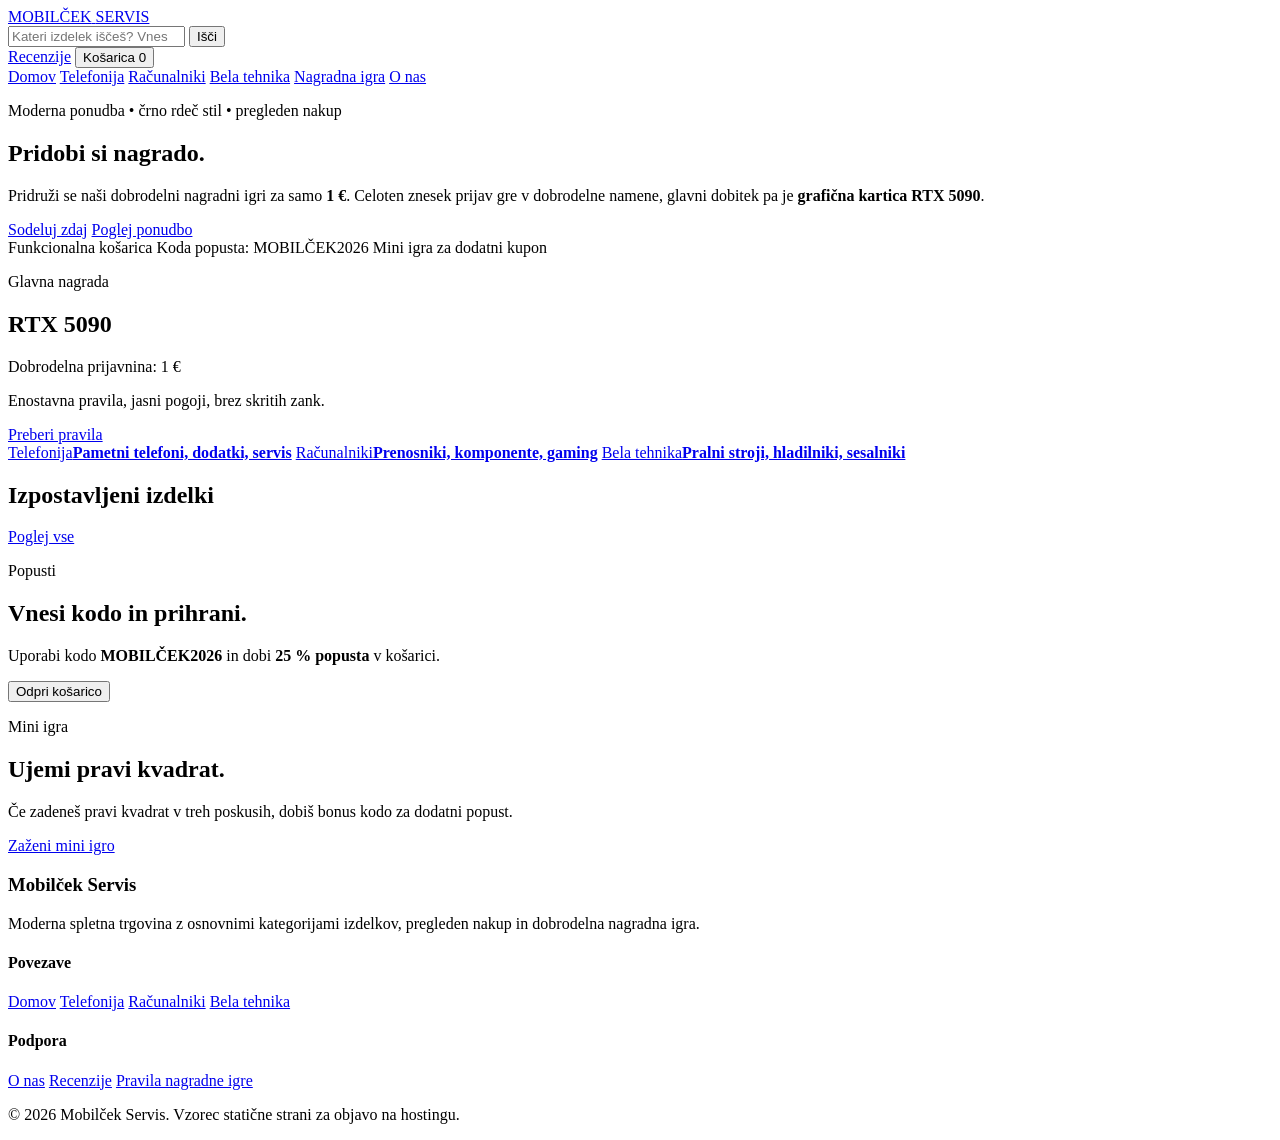
==== index.html @ 4d5d1760 "Add files via upload" ====
<!DOCTYPE html>
<html lang="sl">
<head>
  <meta charset="UTF-8" />
  <meta name="viewport" content="width=device-width, initial-scale=1.0" />
  <title>Mobilček Servis | Domov</title>
  <link rel="preconnect" href="https://fonts.googleapis.com">
  <link rel="preconnect" href="https://fonts.gstatic.com" crossorigin>
  <link href="https://fonts.googleapis.com/css2?family=Inter:wght@400;500;600;700;800&display=swap" rel="stylesheet">
  <link rel="stylesheet" href="assets/style.css" />
</head>
<body>
  <header class="site-header">
    <div class="topbar container">
      <a class="logo" href="index.html" aria-label="Mobilček Servis">
        <span class="logo-mark">MOBILČEK</span>
        <span class="logo-sub">SERVIS</span>
      </a>
      <form class="searchbar" onsubmit="event.preventDefault(); site.searchProducts();">
        <input id="searchInput" type="search" placeholder="Kateri izdelek iščeš? Vnesi iskalni niz ..." />
        <button type="submit">Išči</button>
      </form>
      <div class="header-actions">
        <a href="reviews.html">Recenzije</a>
        <button class="cart-button" onclick="site.openCart()">Košarica <span id="cartCount">0</span></button>
      </div>
    </div>
    <nav class="navbar">
      <div class="container nav-links">
        <a class="active" href="index.html">Domov</a>
        <a href="telefonija.html">Telefonija</a>
        <a href="racunalniki.html">Računalniki</a>
        <a href="bela-tehnika.html">Bela tehnika</a>
        <a href="giveaway.html">Nagradna igra</a>
        <a href="about.html">O nas</a>
      </div>
    </nav>
  </header>

  <main>
    <section class="hero">
      <div class="container hero-grid">
        <div>
          <p class="eyebrow">Moderna ponudba • črno rdeč stil • pregleden nakup</p>
          <h1>Pridobi si nagrado.</h1>
          <p class="hero-text">Pridruži se naši dobrodelni nagradni igri za samo <strong>1 €</strong>. Celoten znesek prijav gre v dobrodelne namene, glavni dobitek pa je <strong>grafična kartica RTX 5090</strong>.</p>
          <div class="hero-actions">
            <a class="btn btn-primary" href="giveaway.html">Sodeluj zdaj</a>
            <a class="btn btn-secondary" href="#featured">Poglej ponudbo</a>
          </div>
          <div class="hero-badges">
            <span>Funkcionalna košarica</span>
            <span>Koda popusta: MOBILČEK2026</span>
            <span>Mini igra za dodatni kupon</span>
          </div>
        </div>
        <div class="hero-card">
          <div class="glow"></div>
          <div class="prize-card">
            <p class="prize-label">Glavna nagrada</p>
            <h2>RTX 5090</h2>
            <p>Dobrodelna prijavnina: 1 €</p>
            <p>Enostavna pravila, jasni pogoji, brez skritih zank.</p>
            <a class="btn btn-primary full" href="giveaway.html">Preberi pravila</a>
          </div>
        </div>
      </div>
    </section>

    <section class="quick-categories container">
      <a class="cat-card" href="telefonija.html"><span>Telefonija</span><strong>Pametni telefoni, dodatki, servis</strong></a>
      <a class="cat-card" href="racunalniki.html"><span>Računalniki</span><strong>Prenosniki, komponente, gaming</strong></a>
      <a class="cat-card" href="bela-tehnika.html"><span>Bela tehnika</span><strong>Pralni stroji, hladilniki, sesalniki</strong></a>
    </section>

    <section class="section container" id="featured">
      <div class="section-head">
        <h2>Izpostavljeni izdelki</h2>
        <a href="telefonija.html">Poglej vse</a>
      </div>
      <div class="product-grid" id="featuredProducts"></div>
    </section>

    <section class="section container promo-section">
      <div class="promo-box">
        <div>
          <p class="eyebrow">Popusti</p>
          <h2>Vnesi kodo in prihrani.</h2>
          <p>Uporabi kodo <strong>MOBILČEK2026</strong> in dobi <strong>25 % popusta</strong> v košarici.</p>
        </div>
        <button class="btn btn-primary" onclick="site.openCart()">Odpri košarico</button>
      </div>
      <div class="promo-box alt">
        <div>
          <p class="eyebrow">Mini igra</p>
          <h2>Ujemi pravi kvadrat.</h2>
          <p>Če zadeneš pravi kvadrat v treh poskusih, dobiš bonus kodo za dodatni popust.</p>
        </div>
        <a class="btn btn-secondary" href="minigame.html">Zaženi mini igro</a>
      </div>
    </section>
  </main>

  <footer class="site-footer">
    <div class="container footer-grid">
      <div>
        <h3>Mobilček Servis</h3>
        <p>Moderna spletna trgovina z osnovnimi kategorijami izdelkov, pregleden nakup in dobrodelna nagradna igra.</p>
      </div>
      <div>
        <h4>Povezave</h4>
        <a href="index.html">Domov</a>
        <a href="telefonija.html">Telefonija</a>
        <a href="racunalniki.html">Računalniki</a>
        <a href="bela-tehnika.html">Bela tehnika</a>
      </div>
      <div>
        <h4>Podpora</h4>
        <a href="about.html">O nas</a>
        <a href="reviews.html">Recenzije</a>
        <a href="giveaway.html">Pravila nagradne igre</a>
      </div>
    </div>
    <div class="container footer-bottom">
      <p>© 2026 Mobilček Servis. Vzorec statične strani za objavo na hostingu.</p>
    </div>
  </footer>

  <div id="cartDrawer" class="cart-drawer hidden"></div>
  <script src="assets/data.js"></script>
  <script src="assets/app.js"></script>
  <script>site.renderFeatured(); site.renderCartCount();</script>
</body>
</html>
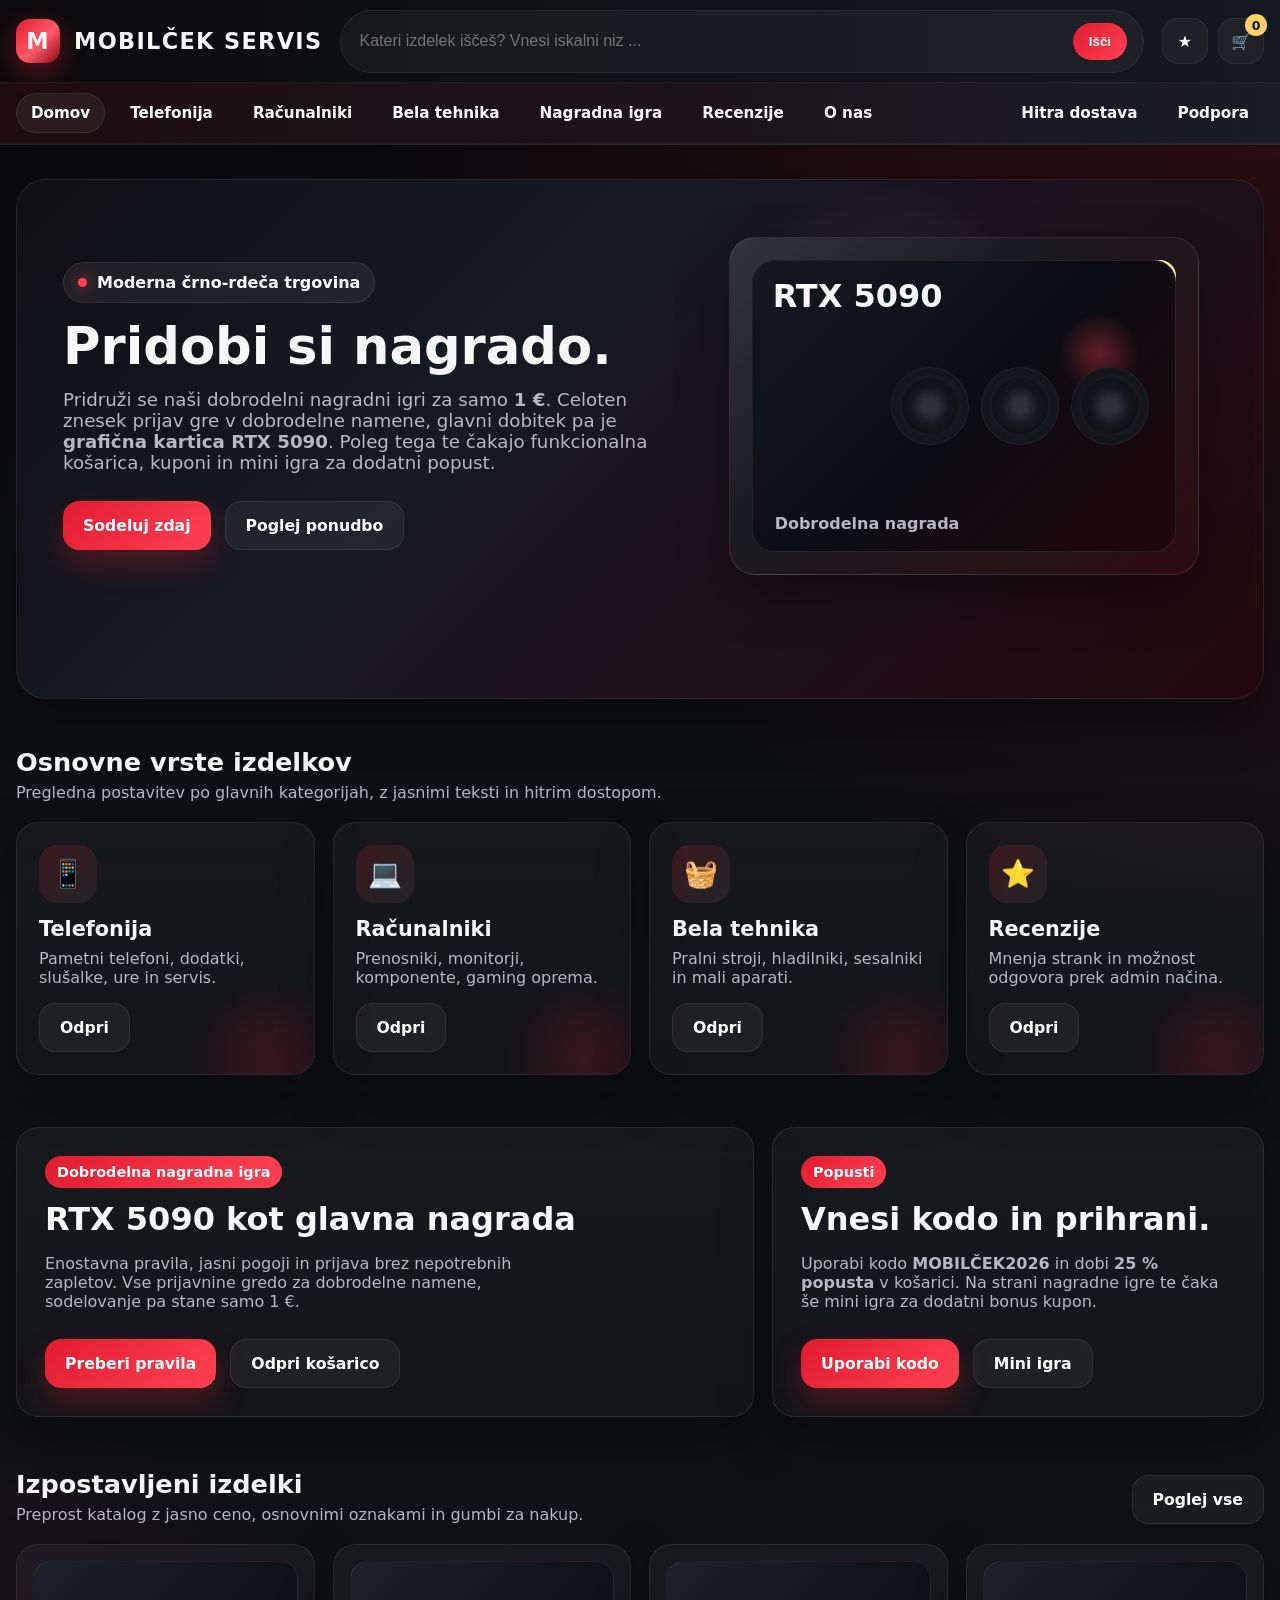
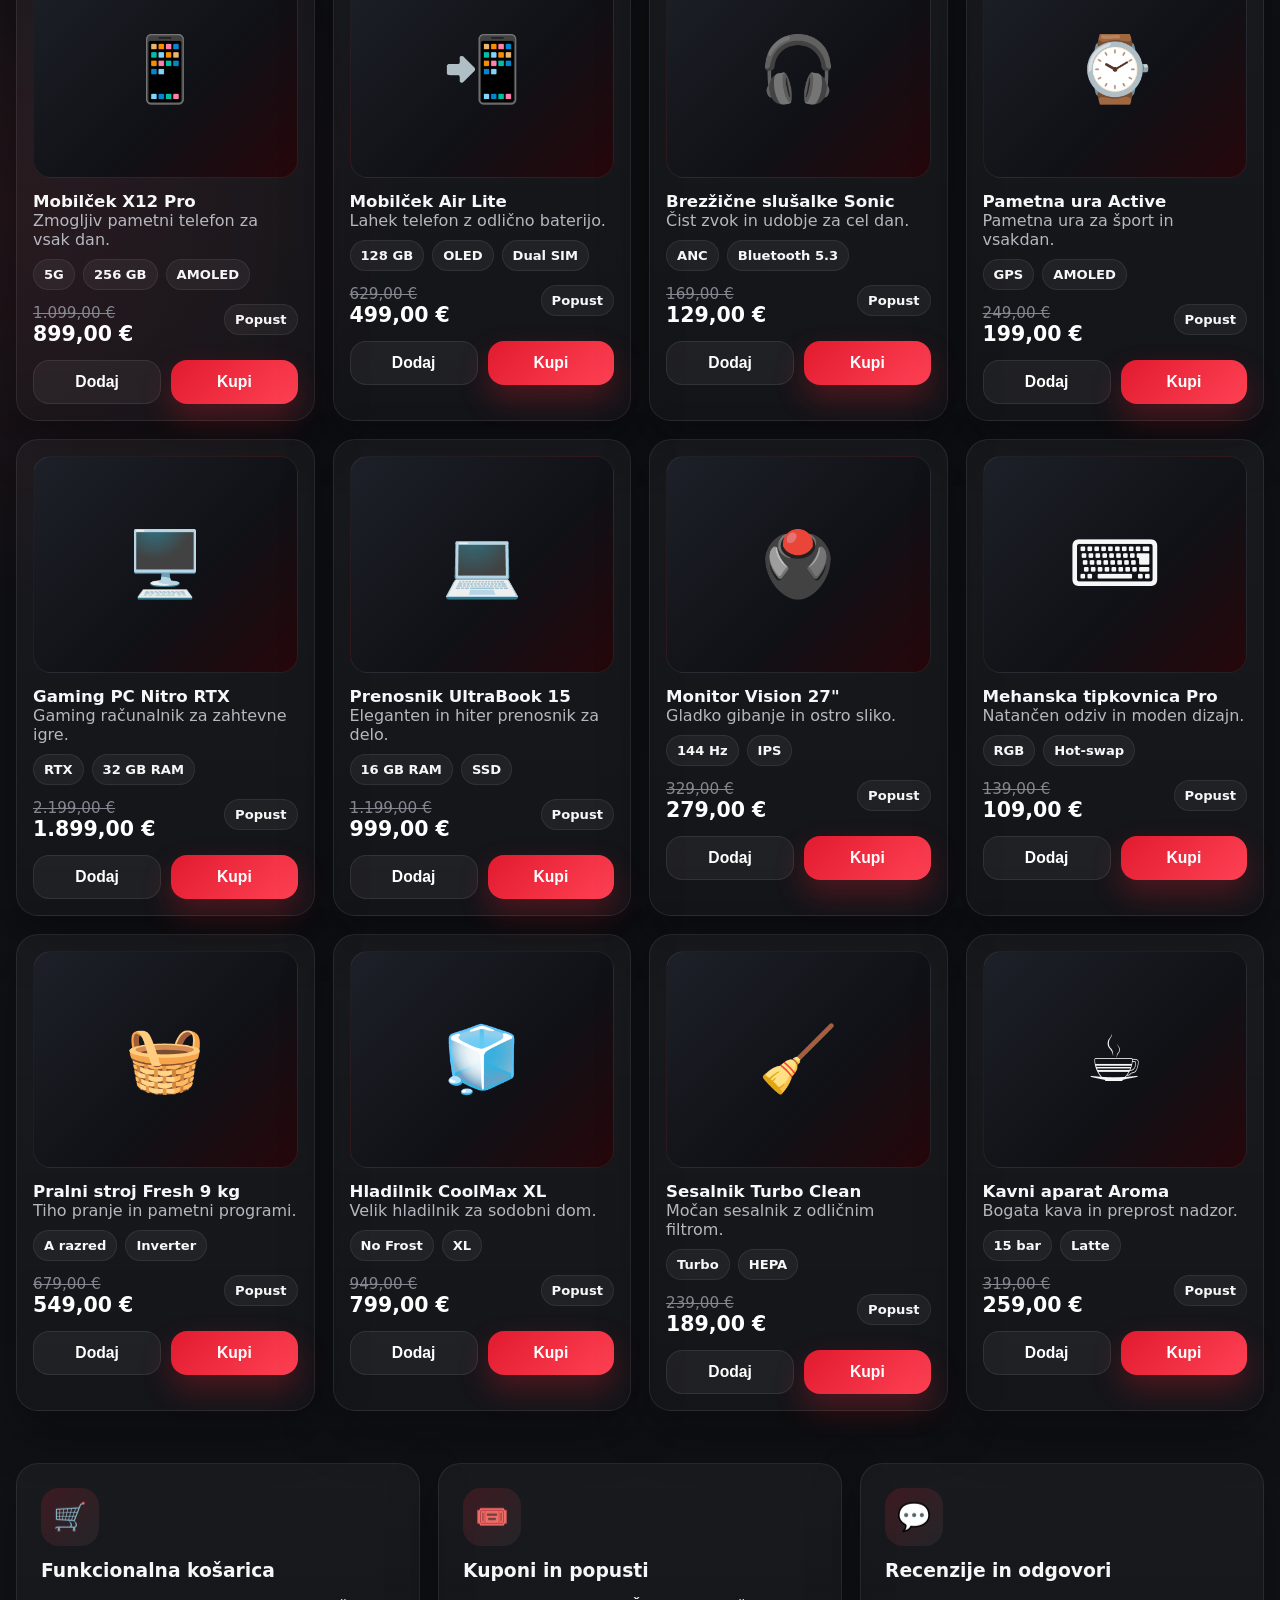
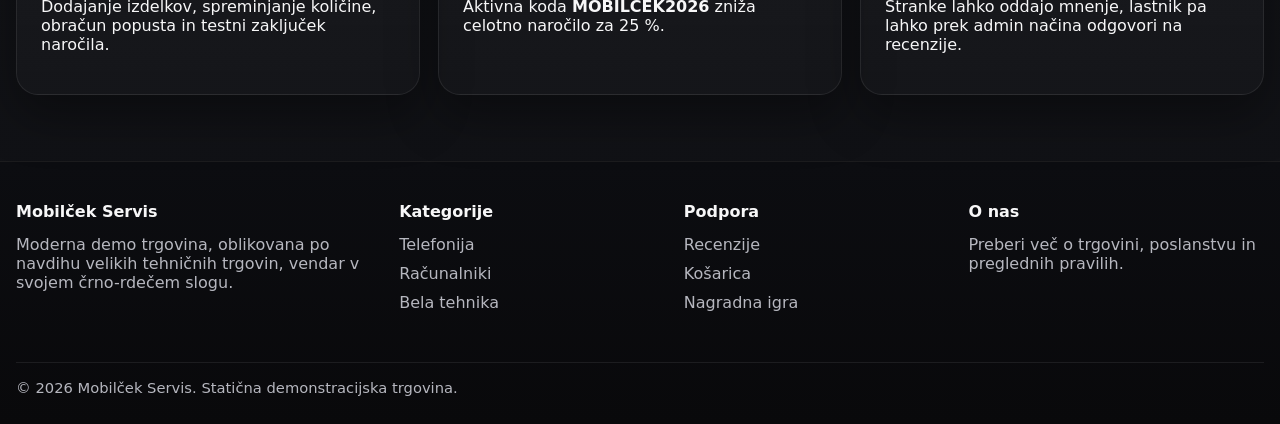
==== commit 3351a079: "Add files via upload" ====
--- a/index.html
+++ b/index.html
@@ -1,134 +1,194 @@
-<!DOCTYPE html>
+<!doctype html>
 <html lang="sl">
 <head>
-  <meta charset="UTF-8" />
-  <meta name="viewport" content="width=device-width, initial-scale=1.0" />
-  <title>Mobilček Servis | Domov</title>
-  <link rel="preconnect" href="https://fonts.googleapis.com">
-  <link rel="preconnect" href="https://fonts.gstatic.com" crossorigin>
-  <link href="https://fonts.googleapis.com/css2?family=Inter:wght@400;500;600;700;800&display=swap" rel="stylesheet">
-  <link rel="stylesheet" href="assets/style.css" />
+  <meta charset="UTF-8">
+  <meta name="viewport" content="width=device-width, initial-scale=1.0">
+  <title>Mobilček Servis — Domov</title>
+  <meta name="description" content="Moderna trgovina z elektroniko, belo tehniko, nagradno igro in funkcionalno košarico.">
+  <link rel="stylesheet" href="style.css">
 </head>
 <body>
-  <header class="site-header">
-    <div class="topbar container">
-      <a class="logo" href="index.html" aria-label="Mobilček Servis">
-        <span class="logo-mark">MOBILČEK</span>
-        <span class="logo-sub">SERVIS</span>
-      </a>
-      <form class="searchbar" onsubmit="event.preventDefault(); site.searchProducts();">
-        <input id="searchInput" type="search" placeholder="Kateri izdelek iščeš? Vnesi iskalni niz ..." />
-        <button type="submit">Išči</button>
-      </form>
-      <div class="header-actions">
-        <a href="reviews.html">Recenzije</a>
-        <button class="cart-button" onclick="site.openCart()">Košarica <span id="cartCount">0</span></button>
+  <header class="topbar">
+    <div class="container topbar-inner">
+      <a class="brand" href="index.html"><span class="brand-badge">M</span> MOBILČEK SERVIS</a>
+      <div class="searchbar">
+        <input id="siteSearch" type="text" placeholder="Kateri izdelek iščeš? Vnesi iskalni niz ...">
+        <button id="searchBtn">Išči</button>
+      </div>
+      <div class="top-actions">
+        <a class="icon-btn" href="reviews.html" title="Recenzije">★</a>
+        <a class="icon-btn" href="cart.html" title="Košarica">🛒<span class="cart-count" data-cart-count>0</span></a>
       </div>
     </div>
     <nav class="navbar">
-      <div class="container nav-links">
-        <a class="active" href="index.html">Domov</a>
-        <a href="telefonija.html">Telefonija</a>
-        <a href="racunalniki.html">Računalniki</a>
-        <a href="bela-tehnika.html">Bela tehnika</a>
-        <a href="giveaway.html">Nagradna igra</a>
-        <a href="about.html">O nas</a>
+      <div class="container nav-inner">
+        <div class="nav-links">
+          <a class="nav-pill active" href="index.html">Domov</a>
+          <a class="nav-pill" href="telefonija.html">Telefonija</a>
+          <a class="nav-pill" href="racunalniki.html">Računalniki</a>
+          <a class="nav-pill" href="bela-tehnika.html">Bela tehnika</a>
+          <a class="nav-pill" href="nagradna-igra.html">Nagradna igra</a>
+          <a class="nav-pill" href="reviews.html">Recenzije</a>
+          <a class="nav-pill" href="o-nas.html">O nas</a>
+        </div>
+        <div class="nav-meta">
+          <span class="nav-pill">Hitra dostava</span>
+          <span class="nav-pill">Podpora</span>
+        </div>
       </div>
     </nav>
   </header>
 
   <main>
     <section class="hero">
-      <div class="container hero-grid">
-        <div>
-          <p class="eyebrow">Moderna ponudba • črno rdeč stil • pregleden nakup</p>
-          <h1>Pridobi si nagrado.</h1>
-          <p class="hero-text">Pridruži se naši dobrodelni nagradni igri za samo <strong>1 €</strong>. Celoten znesek prijav gre v dobrodelne namene, glavni dobitek pa je <strong>grafična kartica RTX 5090</strong>.</p>
-          <div class="hero-actions">
-            <a class="btn btn-primary" href="giveaway.html">Sodeluj zdaj</a>
-            <a class="btn btn-secondary" href="#featured">Poglej ponudbo</a>
-          </div>
-          <div class="hero-badges">
-            <span>Funkcionalna košarica</span>
-            <span>Koda popusta: MOBILČEK2026</span>
-            <span>Mini igra za dodatni kupon</span>
-          </div>
-        </div>
+      <div class="container">
         <div class="hero-card">
-          <div class="glow"></div>
-          <div class="prize-card">
-            <p class="prize-label">Glavna nagrada</p>
-            <h2>RTX 5090</h2>
-            <p>Dobrodelna prijavnina: 1 €</p>
-            <p>Enostavna pravila, jasni pogoji, brez skritih zank.</p>
-            <a class="btn btn-primary full" href="giveaway.html">Preberi pravila</a>
+          <div class="hero-grid">
+            <div>
+              <div class="eyebrow"><span class="eyebrow-dot"></span> Moderna črno-rdeča trgovina</div>
+              <h1>Pridobi si nagrado.</h1>
+              <p>Pridruži se naši dobrodelni nagradni igri za samo <strong>1 €</strong>. Celoten znesek prijav gre v dobrodelne namene, glavni dobitek pa je <strong>grafična kartica RTX 5090</strong>. Poleg tega te čakajo funkcionalna košarica, kuponi in mini igra za dodatni popust.</p>
+              <div class="cta-row">
+                <a class="btn btn-primary" href="nagradna-igra.html">Sodeluj zdaj</a>
+                <a class="btn btn-secondary" href="#featured">Poglej ponudbo</a>
+              </div>
+            </div>
+            <div class="hero-visual">
+              <div class="hero-prize">
+                <div class="hero-badge">1 € prijavnina</div>
+                <div class="gpu">
+                  <div class="fans"><div class="fan"></div><div class="fan"></div><div class="fan"></div></div>
+                </div>
+              </div>
+            </div>
           </div>
         </div>
       </div>
     </section>
 
-    <section class="quick-categories container">
-      <a class="cat-card" href="telefonija.html"><span>Telefonija</span><strong>Pametni telefoni, dodatki, servis</strong></a>
-      <a class="cat-card" href="racunalniki.html"><span>Računalniki</span><strong>Prenosniki, komponente, gaming</strong></a>
-      <a class="cat-card" href="bela-tehnika.html"><span>Bela tehnika</span><strong>Pralni stroji, hladilniki, sesalniki</strong></a>
+    <section class="section">
+      <div class="container">
+        <div class="section-head">
+          <div>
+            <h2>Osnovne vrste izdelkov</h2>
+            <p>Pregledna postavitev po glavnih kategorijah, z jasnimi teksti in hitrim dostopom.</p>
+          </div>
+        </div>
+        <div class="grid-cats">
+          <a class="cat-card" href="telefonija.html">
+            <div class="cat-icon">📱</div>
+            <h3>Telefonija</h3>
+            <p>Pametni telefoni, dodatki, slušalke, ure in servis.</p>
+            <span class="btn btn-secondary">Odpri</span>
+          </a>
+          <a class="cat-card" href="racunalniki.html">
+            <div class="cat-icon">💻</div>
+            <h3>Računalniki</h3>
+            <p>Prenosniki, monitorji, komponente, gaming oprema.</p>
+            <span class="btn btn-secondary">Odpri</span>
+          </a>
+          <a class="cat-card" href="bela-tehnika.html">
+            <div class="cat-icon">🧺</div>
+            <h3>Bela tehnika</h3>
+            <p>Pralni stroji, hladilniki, sesalniki in mali aparati.</p>
+            <span class="btn btn-secondary">Odpri</span>
+          </a>
+          <a class="cat-card" href="reviews.html">
+            <div class="cat-icon">⭐</div>
+            <h3>Recenzije</h3>
+            <p>Mnenja strank in možnost odgovora prek admin načina.</p>
+            <span class="btn btn-secondary">Odpri</span>
+          </a>
+        </div>
+      </div>
     </section>
 
-    <section class="section container" id="featured">
-      <div class="section-head">
-        <h2>Izpostavljeni izdelki</h2>
-        <a href="telefonija.html">Poglej vse</a>
+    <section class="section">
+      <div class="container">
+        <div class="promo-grid">
+          <div class="promo-card">
+            <span class="ribbon">Dobrodelna nagradna igra</span>
+            <h3>RTX 5090 kot glavna nagrada</h3>
+            <p>Enostavna pravila, jasni pogoji in prijava brez nepotrebnih zapletov. Vse prijavnine gredo za dobrodelne namene, sodelovanje pa stane samo 1 €.</p>
+            <div class="cta-row">
+              <a class="btn btn-primary" href="nagradna-igra.html">Preberi pravila</a>
+              <a class="btn btn-secondary" href="cart.html">Odpri košarico</a>
+            </div>
+          </div>
+          <div class="promo-card">
+            <span class="ribbon">Popusti</span>
+            <h3>Vnesi kodo in prihrani.</h3>
+            <p>Uporabi kodo <strong>MOBILČEK2026</strong> in dobi <strong>25 % popusta</strong> v košarici. Na strani nagradne igre te čaka še mini igra za dodatni bonus kupon.</p>
+            <div class="cta-row">
+              <a class="btn btn-primary" href="cart.html">Uporabi kodo</a>
+              <a class="btn btn-secondary" href="nagradna-igra.html#mini-igra">Mini igra</a>
+            </div>
+          </div>
+        </div>
       </div>
-      <div class="product-grid" id="featuredProducts"></div>
     </section>
 
-    <section class="section container promo-section">
-      <div class="promo-box">
-        <div>
-          <p class="eyebrow">Popusti</p>
-          <h2>Vnesi kodo in prihrani.</h2>
-          <p>Uporabi kodo <strong>MOBILČEK2026</strong> in dobi <strong>25 % popusta</strong> v košarici.</p>
+    <section class="section" id="featured">
+      <div class="container">
+        <div class="section-head">
+          <div>
+            <h2>Izpostavljeni izdelki</h2>
+            <p>Preprost katalog z jasno ceno, osnovnimi oznakami in gumbi za nakup.</p>
+          </div>
+          <a class="btn btn-secondary" href="cart.html">Poglej vse</a>
         </div>
-        <button class="btn btn-primary" onclick="site.openCart()">Odpri košarico</button>
+        <div class="product-grid" id="featuredProducts"></div>
       </div>
-      <div class="promo-box alt">
-        <div>
-          <p class="eyebrow">Mini igra</p>
-          <h2>Ujemi pravi kvadrat.</h2>
-          <p>Če zadeneš pravi kvadrat v treh poskusih, dobiš bonus kodo za dodatni popust.</p>
+    </section>
+
+    <section class="section">
+      <div class="container">
+        <div class="info-grid">
+          <article class="info-card">
+            <div class="cat-icon">🛒</div>
+            <h3>Funkcionalna košarica</h3>
+            <p>Dodajanje izdelkov, spreminjanje količine, obračun popusta in testni zaključek naročila.</p>
+          </article>
+          <article class="info-card">
+            <div class="cat-icon">🎟️</div>
+            <h3>Kuponi in popusti</h3>
+            <p>Aktivna koda <strong>MOBILČEK2026</strong> zniža celotno naročilo za 25 %.</p>
+          </article>
+          <article class="info-card">
+            <div class="cat-icon">💬</div>
+            <h3>Recenzije in odgovori</h3>
+            <p>Stranke lahko oddajo mnenje, lastnik pa lahko prek admin načina odgovori na recenzije.</p>
+          </article>
         </div>
-        <a class="btn btn-secondary" href="minigame.html">Zaženi mini igro</a>
       </div>
     </section>
   </main>
 
-  <footer class="site-footer">
+  <footer class="footer">
     <div class="container footer-grid">
       <div>
-        <h3>Mobilček Servis</h3>
-        <p>Moderna spletna trgovina z osnovnimi kategorijami izdelkov, pregleden nakup in dobrodelna nagradna igra.</p>
+        <h4>Mobilček Servis</h4>
+        <p>Moderna demo trgovina, oblikovana po navdihu velikih tehničnih trgovin, vendar v svojem črno-rdečem slogu.</p>
       </div>
       <div>
-        <h4>Povezave</h4>
-        <a href="index.html">Domov</a>
-        <a href="telefonija.html">Telefonija</a>
-        <a href="racunalniki.html">Računalniki</a>
-        <a href="bela-tehnika.html">Bela tehnika</a>
+        <h4>Kategorije</h4>
+        <p><a href="telefonija.html">Telefonija</a></p>
+        <p><a href="racunalniki.html">Računalniki</a></p>
+        <p><a href="bela-tehnika.html">Bela tehnika</a></p>
       </div>
       <div>
         <h4>Podpora</h4>
-        <a href="about.html">O nas</a>
-        <a href="reviews.html">Recenzije</a>
-        <a href="giveaway.html">Pravila nagradne igre</a>
+        <p><a href="reviews.html">Recenzije</a></p>
+        <p><a href="cart.html">Košarica</a></p>
+        <p><a href="nagradna-igra.html">Nagradna igra</a></p>
+      </div>
+      <div>
+        <h4>O nas</h4>
+        <p><a href="o-nas.html">Preberi več o trgovini, poslanstvu in preglednih pravilih.</a></p>
       </div>
     </div>
-    <div class="container footer-bottom">
-      <p>© 2026 Mobilček Servis. Vzorec statične strani za objavo na hostingu.</p>
-    </div>
+    <div class="container footer-bottom">© 2026 Mobilček Servis. Statična demonstracijska trgovina.</div>
   </footer>
-
-  <div id="cartDrawer" class="cart-drawer hidden"></div>
-  <script src="assets/data.js"></script>
-  <script src="assets/app.js"></script>
-  <script>site.renderFeatured(); site.renderCartCount();</script>
+  <script src="app.js"></script>
 </body>
 </html>
--- a/style.css
+++ b/style.css
@@ -0,0 +1,286 @@
+:root {
+  --bg: #0b0b0d;
+  --panel: #141418;
+  --panel-2: #1a1b20;
+  --text: #f7f7f8;
+  --muted: #b6b7bf;
+  --line: rgba(255,255,255,0.08);
+  --red: #e21b2f;
+  --red-2: #ff4154;
+  --red-3: #8f101b;
+  --gold: #ffd166;
+  --green: #24c18a;
+  --shadow: 0 20px 50px rgba(0,0,0,.35);
+  --radius: 22px;
+  --radius-sm: 16px;
+  --max: 1320px;
+}
+* { box-sizing: border-box; }
+html { scroll-behavior: smooth; }
+body {
+  margin: 0;
+  font-family: Inter, ui-sans-serif, system-ui, -apple-system, Segoe UI, Roboto, Arial, sans-serif;
+  background:
+    radial-gradient(circle at top right, rgba(226,27,47,.16), transparent 24%),
+    radial-gradient(circle at left center, rgba(255,65,84,.08), transparent 18%),
+    linear-gradient(180deg, #09090b, #0f1014 26%, #111216 100%);
+  color: var(--text);
+}
+a { color: inherit; text-decoration: none; }
+img { max-width: 100%; display: block; }
+.container { width: min(var(--max), calc(100% - 32px)); margin: 0 auto; }
+.topbar {
+  background: linear-gradient(90deg, #0b0b0d, #16181f);
+  border-bottom: 1px solid var(--line);
+  position: sticky; top: 0; z-index: 50;
+  backdrop-filter: blur(16px);
+}
+.topbar-inner { display: flex; align-items: center; gap: 18px; min-height: 82px; }
+.brand {
+  display: inline-flex; align-items: center; gap: 14px; font-weight: 900;
+  letter-spacing: .06em; font-size: 1.4rem; white-space: nowrap;
+}
+.brand-badge {
+  width: 44px; height: 44px; border-radius: 14px;
+  background: linear-gradient(135deg, var(--red), #ff5a6a 55%, #830913);
+  box-shadow: 0 8px 28px rgba(226,27,47,.42);
+  display: grid; place-items: center; font-weight: 900;
+}
+.searchbar {
+  flex: 1; display: flex; align-items: center; gap: 12px; background: rgba(255,255,255,.04);
+  border: 1px solid rgba(255,255,255,.06); border-radius: 999px; padding: 12px 16px;
+}
+.searchbar input {
+  flex: 1; background: transparent; border: 0; outline: 0; color: var(--text); font-size: 1rem;
+}
+.searchbar button, .icon-btn, .btn {
+  border: 0; cursor: pointer;
+}
+.searchbar button {
+  background: linear-gradient(135deg, var(--red), var(--red-2)); color: #fff; padding: 11px 16px;
+  border-radius: 999px; font-weight: 700;
+}
+.top-actions { display: flex; gap: 10px; }
+.icon-btn {
+  width: 46px; height: 46px; border-radius: 16px; background: rgba(255,255,255,.04); color: #fff;
+  border: 1px solid rgba(255,255,255,.06); display: grid; place-items: center; position: relative;
+}
+.cart-count {
+  position: absolute; top: -5px; right: -4px; min-width: 22px; height: 22px; padding: 0 6px;
+  border-radius: 999px; background: var(--gold); color: #111; font-size: .78rem; font-weight: 900;
+  display: grid; place-items: center;
+}
+.navbar {
+  border-top: 1px solid rgba(255,255,255,.04);
+  border-bottom: 1px solid rgba(255,255,255,.04);
+  background: linear-gradient(90deg, rgba(226,27,47,.08), rgba(255,255,255,.02));
+}
+.nav-inner { display: flex; align-items: center; justify-content: space-between; gap: 18px; min-height: 60px; }
+.nav-links, .nav-meta { display: flex; flex-wrap: wrap; gap: 10px; align-items: center; }
+.nav-pill {
+  padding: 10px 14px; border-radius: 999px; color: #fff; font-weight: 600; font-size: .95rem;
+  transition: .2s ease; border: 1px solid transparent;
+}
+.nav-pill:hover, .nav-pill.active { background: rgba(255,255,255,.06); border-color: rgba(255,255,255,.08); }
+.hero {
+  padding: 34px 0 22px;
+}
+.hero-card {
+  position: relative; overflow: hidden; border-radius: 30px; min-height: 520px;
+  background:
+    radial-gradient(circle at 70% 30%, rgba(255,255,255,.12), transparent 16%),
+    radial-gradient(circle at 85% 40%, rgba(255,209,102,.14), transparent 12%),
+    linear-gradient(135deg, #0f0f13 0%, #171922 38%, #22070d 100%);
+  border: 1px solid rgba(255,255,255,.08);
+  box-shadow: var(--shadow);
+}
+.hero-grid {
+  display: grid; grid-template-columns: 1.1fr .9fr; gap: 28px; align-items: center;
+  padding: 46px;
+}
+.eyebrow {
+  display: inline-flex; gap: 10px; align-items: center; padding: 10px 14px; border-radius: 999px;
+  background: rgba(255,255,255,.06); color: #fff; font-weight: 700; margin-bottom: 18px;
+  border: 1px solid rgba(255,255,255,.08);
+}
+.eyebrow-dot { width: 9px; height: 9px; border-radius: 50%; background: var(--red-2); box-shadow: 0 0 18px rgba(255,65,84,.9); }
+.hero h1 { font-size: clamp(2.5rem, 4vw, 4.6rem); line-height: .98; margin: 0 0 18px; }
+.hero p { color: var(--muted); font-size: 1.14rem; max-width: 640px; }
+.cta-row { display: flex; gap: 14px; flex-wrap: wrap; margin-top: 28px; }
+.btn {
+  display: inline-flex; align-items: center; justify-content: center; gap: 10px; padding: 14px 20px;
+  font-weight: 800; border-radius: 16px; transition: .2s ease; font-size: .98rem;
+}
+.btn-primary { background: linear-gradient(135deg, var(--red), var(--red-2)); color: #fff; box-shadow: 0 14px 30px rgba(226,27,47,.28); }
+.btn-primary:hover { transform: translateY(-1px); }
+.btn-secondary { background: rgba(255,255,255,.05); color: #fff; border: 1px solid rgba(255,255,255,.08); }
+.hero-visual {
+  display: grid; place-items: center; position: relative; min-height: 360px;
+}
+.hero-prize {
+  width: min(100%, 470px); aspect-ratio: 1 / .72; border-radius: 26px;
+  background:
+    linear-gradient(135deg, rgba(255,255,255,.08), rgba(255,255,255,.02)),
+    linear-gradient(135deg, #20232b, #0c0e13 36%, #29070d);
+  border: 1px solid rgba(255,255,255,.09);
+  box-shadow: 0 20px 50px rgba(0,0,0,.35);
+  padding: 22px; position: relative;
+}
+.gpu {
+  width: 100%; height: 100%; border-radius: 22px;
+  background:
+    radial-gradient(circle at 82% 32%, rgba(255,65,84,.34), transparent 10%),
+    linear-gradient(135deg, #161821, #0b0d12 50%, #20070b),
+    linear-gradient(90deg, rgba(255,255,255,.06), rgba(255,255,255,.01));
+  border: 1px solid rgba(255,255,255,.08); position: relative; overflow: hidden;
+}
+.gpu::before {
+  content: "RTX 5090"; position: absolute; left: 20px; top: 16px; font-size: 2rem; font-weight: 900;
+}
+.gpu::after {
+  content: "Dobrodelna nagrada"; position: absolute; left: 22px; bottom: 18px; color: var(--muted); font-weight: 600;
+}
+.fans { position: absolute; right: 26px; top: 50%; transform: translateY(-50%); display: flex; gap: 12px; }
+.fan {
+  width: 78px; height: 78px; border-radius: 50%; background: radial-gradient(circle, #2e313a 12%, #14161d 35%, #0b0d12 62%);
+  border: 1px solid rgba(255,255,255,.08); box-shadow: inset 0 0 0 10px rgba(255,255,255,.03);
+}
+.hero-badge {
+  position: absolute; top: 22px; right: 22px; padding: 12px 14px; border-radius: 16px; font-weight: 900;
+  background: linear-gradient(135deg, rgba(255,209,102,.96), #ffefb9); color: #111;
+}
+.section { padding: 26px 0; }
+.section-head { display: flex; align-items: end; justify-content: space-between; gap: 16px; margin-bottom: 20px; }
+.section-head h2 { margin: 0; font-size: clamp(1.45rem, 2vw, 2rem); }
+.section-head p { margin: 6px 0 0; color: var(--muted); }
+.grid-cats { display: grid; grid-template-columns: repeat(4, minmax(0, 1fr)); gap: 18px; }
+.cat-card, .promo-card, .product-card, .info-card, .review-card, .game-card, .cart-panel, .admin-panel {
+  background: linear-gradient(180deg, rgba(255,255,255,.04), rgba(255,255,255,.02));
+  border: 1px solid rgba(255,255,255,.08); border-radius: var(--radius); box-shadow: var(--shadow);
+}
+.cat-card {
+  padding: 22px; min-height: 196px; position: relative; overflow: hidden;
+}
+.cat-card h3 { margin: 14px 0 8px; font-size: 1.3rem; }
+.cat-card p { color: var(--muted); margin: 0 0 16px; }
+.cat-icon {
+  width: 58px; height: 58px; border-radius: 18px; display: grid; place-items: center;
+  background: linear-gradient(135deg, rgba(226,27,47,.18), rgba(255,255,255,.05)); font-size: 1.7rem;
+}
+.cat-card::after {
+  content: ""; position: absolute; inset: auto -40px -70px auto; width: 170px; height: 170px; border-radius: 50%;
+  background: radial-gradient(circle, rgba(226,27,47,.18), transparent 65%);
+}
+.promo-grid { display: grid; grid-template-columns: 1.2fr .8fr; gap: 18px; }
+.promo-card { padding: 28px; min-height: 290px; position: relative; overflow: hidden; }
+.promo-card h3 { font-size: 2rem; margin: 12px 0 10px; }
+.promo-card p { color: var(--muted); max-width: 500px; }
+.ribbon {
+  display: inline-flex; background: linear-gradient(135deg, var(--red), var(--red-2)); color: #fff; border-radius: 999px;
+  padding: 8px 12px; font-weight: 800; font-size: .9rem;
+}
+.product-grid { display: grid; grid-template-columns: repeat(4, minmax(0, 1fr)); gap: 18px; }
+.product-card { padding: 16px; }
+.product-image {
+  border-radius: 18px; aspect-ratio: 1 / .82; display: grid; place-items: center; font-size: 4rem;
+  background: linear-gradient(135deg, #1d2028, #101116 60%, #26070b);
+  border: 1px solid rgba(255,255,255,.06);
+}
+.product-meta { display: flex; justify-content: space-between; gap: 12px; align-items: start; margin-top: 14px; }
+.product-title { font-size: 1.04rem; font-weight: 800; }
+.muted { color: var(--muted); }
+.price { font-size: 1.28rem; font-weight: 900; color: #fff; }
+.old-price { color: #848690; text-decoration: line-through; font-size: .95rem; }
+.badges { display: flex; gap: 8px; flex-wrap: wrap; margin: 10px 0 14px; }
+.badge {
+  padding: 7px 10px; border-radius: 999px; font-size: .82rem; font-weight: 800;
+  background: rgba(255,255,255,.05); border: 1px solid rgba(255,255,255,.07);
+}
+.product-actions { display: flex; gap: 10px; }
+.product-actions .btn { flex: 1; padding: 12px 14px; }
+.info-grid { display: grid; grid-template-columns: repeat(3, minmax(0, 1fr)); gap: 18px; }
+.info-card { padding: 24px; }
+.info-card h3 { margin: 14px 0 8px; }
+.footer {
+  margin-top: 40px; background: linear-gradient(180deg, #0c0d11, #09090b); border-top: 1px solid var(--line);
+}
+.footer-grid { display: grid; grid-template-columns: 1.1fr .8fr .8fr .9fr; gap: 22px; padding: 40px 0; }
+.footer h4 { margin: 0 0 14px; font-size: 1rem; }
+.footer a, .footer p { color: var(--muted); margin: 0 0 10px; }
+.footer-bottom { border-top: 1px solid var(--line); color: var(--muted); padding: 16px 0 28px; font-size: .92rem; }
+.page-hero {
+  padding: 36px 0 18px;
+}
+.page-hero-card { padding: 32px; border-radius: 30px; background: linear-gradient(135deg, #14161d, #0e0f14 65%, #25070c); border: 1px solid rgba(255,255,255,.08); }
+.breadcrumbs { display: flex; gap: 8px; color: var(--muted); font-size: .95rem; margin-bottom: 10px; }
+.breadcrumbs span:last-child { color: #fff; }
+.two-col { display: grid; grid-template-columns: 1fr 380px; gap: 20px; align-items: start; }
+.cart-panel, .admin-panel, .game-card { padding: 22px; position: sticky; top: 108px; }
+.cart-items { display: grid; gap: 12px; margin: 16px 0; }
+.cart-item {
+  display: grid; grid-template-columns: 64px 1fr auto; gap: 12px; align-items: center;
+  padding: 12px; border-radius: 18px; background: rgba(255,255,255,.03); border: 1px solid rgba(255,255,255,.06);
+}
+.cart-thumb {
+  width: 64px; height: 64px; border-radius: 14px; display: grid; place-items: center; font-size: 1.8rem;
+  background: linear-gradient(135deg, #1d2028, #101116 60%, #26070b);
+}
+.qty-row { display: inline-flex; border: 1px solid rgba(255,255,255,.08); border-radius: 999px; overflow: hidden; }
+.qty-row button { width: 34px; height: 34px; background: rgba(255,255,255,.05); color: #fff; }
+.qty-row span { width: 40px; display: grid; place-items: center; }
+.field, textarea, select {
+  width: 100%; background: rgba(255,255,255,.04); border: 1px solid rgba(255,255,255,.08); color: #fff;
+  border-radius: 16px; padding: 14px 14px; outline: 0; font: inherit;
+}
+textarea { min-height: 130px; resize: vertical; }
+.inline-form { display: grid; grid-template-columns: 1fr auto; gap: 10px; }
+.notice {
+  padding: 14px 16px; border-radius: 16px; margin: 14px 0; font-weight: 700;
+  border: 1px solid rgba(255,255,255,.08); background: rgba(255,255,255,.04);
+}
+.notice.success { background: rgba(36,193,138,.12); border-color: rgba(36,193,138,.28); color: #c9f6e7; }
+.notice.error { background: rgba(226,27,47,.12); border-color: rgba(226,27,47,.28); color: #ffd0d5; }
+.notice.warn { background: rgba(255,209,102,.12); border-color: rgba(255,209,102,.28); color: #fff2c8; }
+.rules-list, .steps-list, .check-list { display: grid; gap: 10px; padding-left: 20px; color: var(--muted); }
+.review-list { display: grid; gap: 16px; }
+.review-card { padding: 20px; }
+.review-top { display: flex; align-items: center; justify-content: space-between; gap: 12px; }
+.stars { color: var(--gold); letter-spacing: .08em; }
+.reply {
+  margin-top: 14px; padding: 14px; border-radius: 16px; background: rgba(255,255,255,.03); border-left: 3px solid var(--red-2);
+}
+.empty-state {
+  padding: 28px; text-align: center; color: var(--muted); border: 1px dashed rgba(255,255,255,.12); border-radius: 18px;
+}
+.game-grid { display: grid; grid-template-columns: 1fr 380px; gap: 20px; align-items: start; }
+.choice-grid { display: grid; grid-template-columns: repeat(3, minmax(0, 1fr)); gap: 14px; margin-top: 16px; }
+.choice-btn {
+  min-height: 120px; border-radius: 22px; border: 1px solid rgba(255,255,255,.08); background: linear-gradient(135deg, #181a22, #101116);
+  color: #fff; font-size: 1rem; font-weight: 800; cursor: pointer;
+}
+.choice-btn:hover { outline: 2px solid rgba(255,65,84,.35); }
+.highlight {
+  background: linear-gradient(135deg, rgba(226,27,47,.16), rgba(255,255,255,.02));
+  border: 1px solid rgba(255,255,255,.08); border-radius: 22px; padding: 22px;
+}
+.admin-gate {
+  display: grid; gap: 12px; padding: 18px; border-radius: 18px; background: rgba(255,255,255,.03); border: 1px solid rgba(255,255,255,.06);
+}
+.small { font-size: .92rem; color: var(--muted); }
+.table { width: 100%; border-collapse: collapse; }
+.table th, .table td { text-align: left; padding: 12px 10px; border-bottom: 1px solid rgba(255,255,255,.08); }
+.top-space { margin-top: 14px; }
+@media (max-width: 1100px) {
+  .hero-grid, .promo-grid, .footer-grid, .game-grid, .two-col { grid-template-columns: 1fr; }
+  .grid-cats, .product-grid, .info-grid { grid-template-columns: repeat(2, minmax(0,1fr)); }
+  .cart-panel, .admin-panel, .game-card { position: static; }
+}
+@media (max-width: 760px) {
+  .topbar-inner, .nav-inner { flex-wrap: wrap; }
+  .grid-cats, .product-grid, .info-grid, .choice-grid { grid-template-columns: 1fr; }
+  .hero-grid { padding: 28px; }
+  .hero-card { min-height: auto; }
+  .footer-grid { grid-template-columns: 1fr; }
+  .inline-form { grid-template-columns: 1fr; }
+  .product-actions { flex-direction: column; }
+}
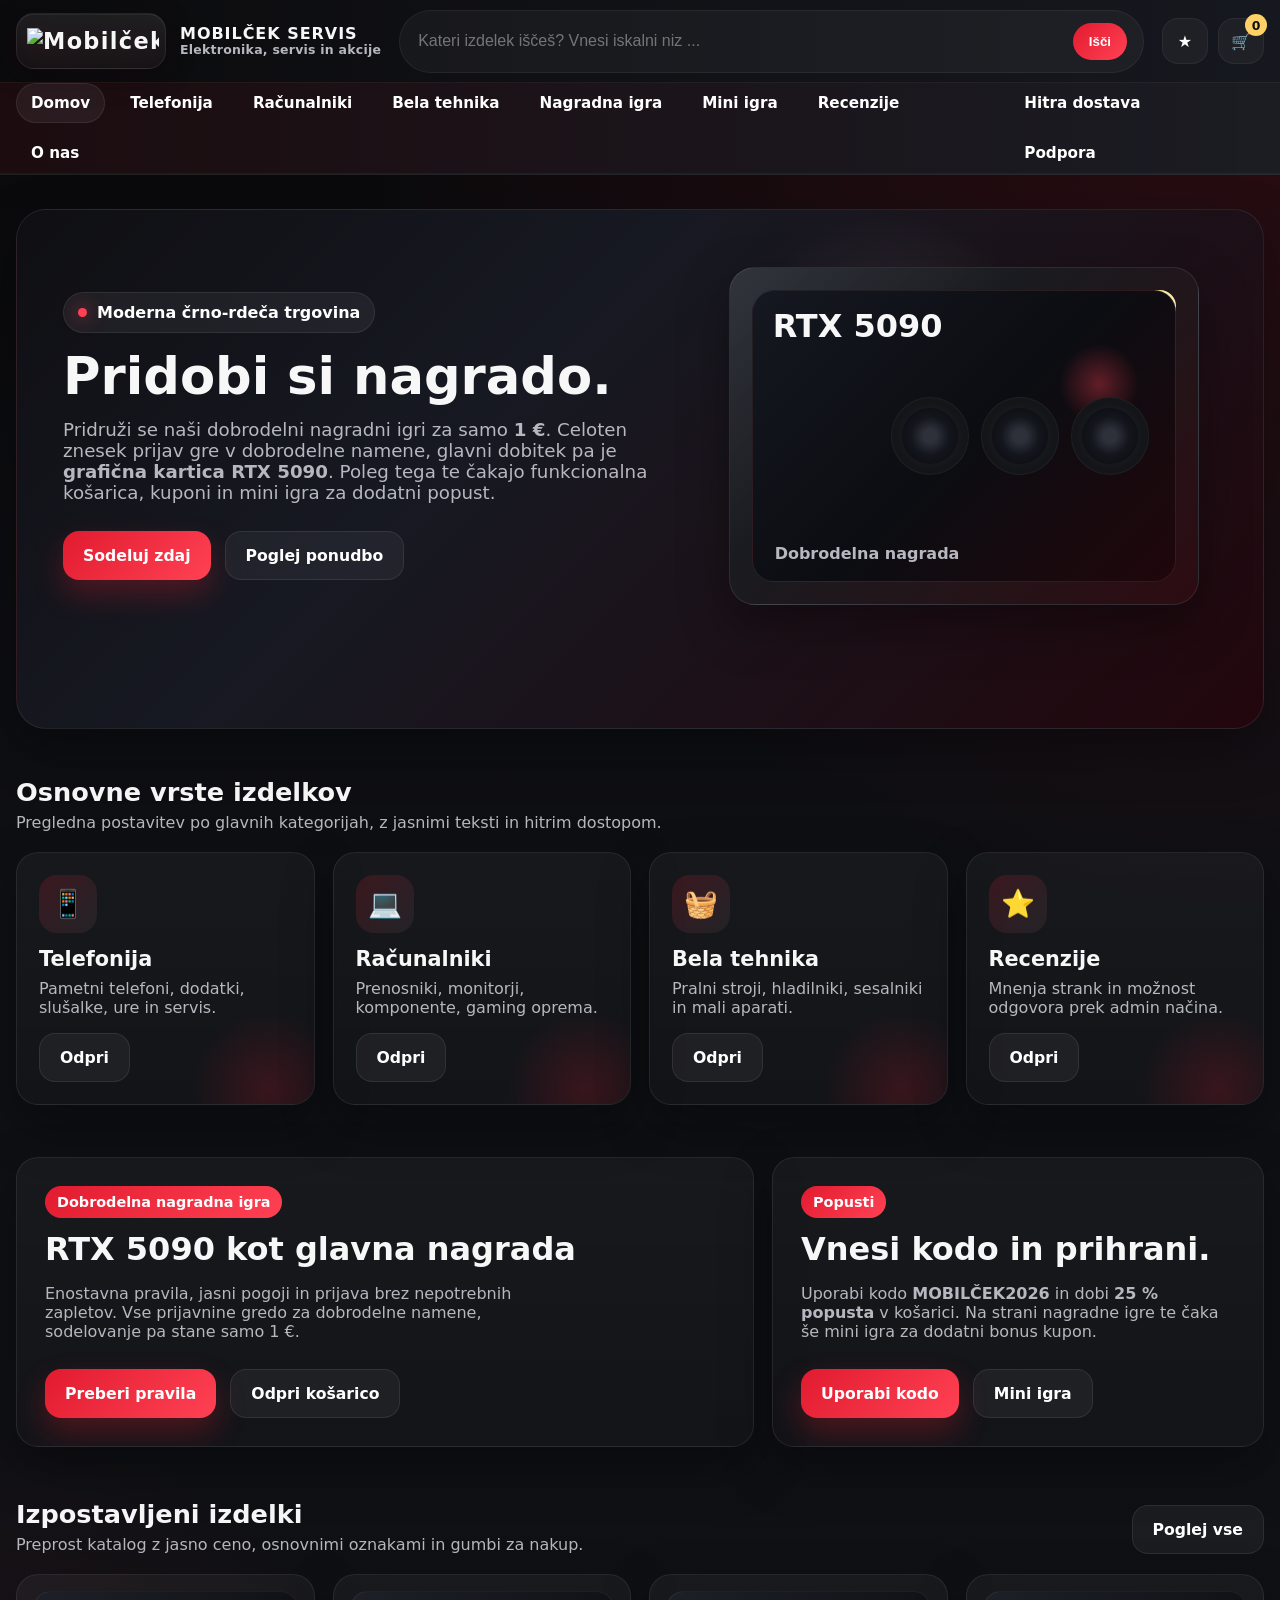
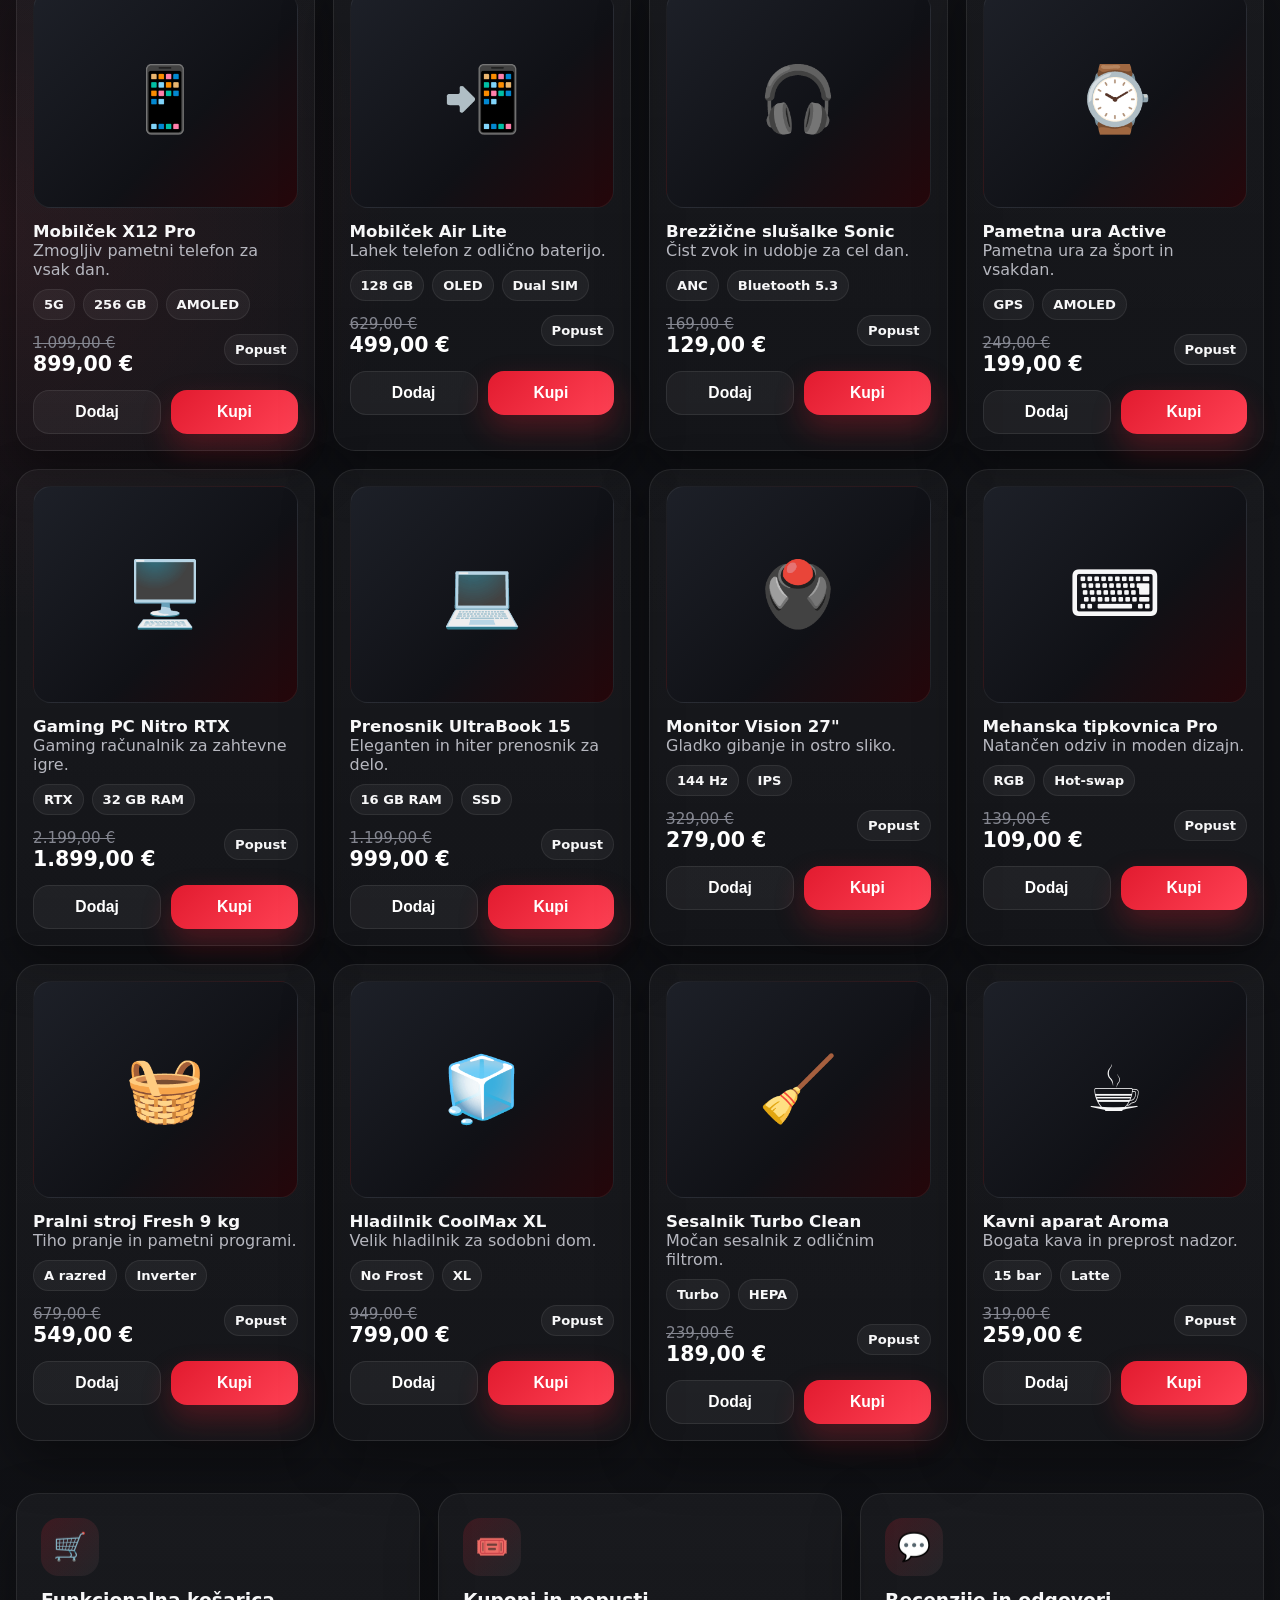
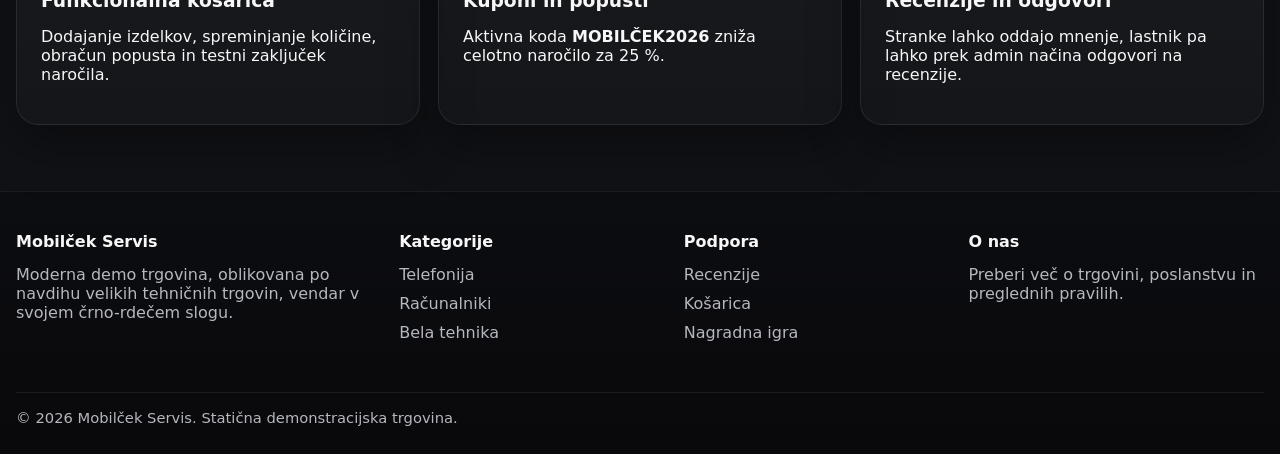
==== commit fadb9c16: "Add files via upload" ====
--- a/index.html
+++ b/index.html
@@ -10,7 +10,15 @@
 <body>
   <header class="topbar">
     <div class="container topbar-inner">
-      <a class="brand" href="index.html"><span class="brand-badge">M</span> MOBILČEK SERVIS</a>
+      <a class="brand" href="index.html" aria-label="Mobilček Servis">
+  <span class="brand-logo-wrap">
+    <img class="brand-logo" src="assets/logo-mobilcek.png" alt="Mobilček Servis logo">
+  </span>
+  <span class="brand-copy">
+    <span class="brand-title">Mobilček Servis</span>
+    <span class="brand-sub">Elektronika, servis in akcije</span>
+  </span>
+</a>
       <div class="searchbar">
         <input id="siteSearch" type="text" placeholder="Kateri izdelek iščeš? Vnesi iskalni niz ...">
         <button id="searchBtn">Išči</button>
@@ -22,15 +30,7 @@
     </div>
     <nav class="navbar">
       <div class="container nav-inner">
-        <div class="nav-links">
-          <a class="nav-pill active" href="index.html">Domov</a>
-          <a class="nav-pill" href="telefonija.html">Telefonija</a>
-          <a class="nav-pill" href="racunalniki.html">Računalniki</a>
-          <a class="nav-pill" href="bela-tehnika.html">Bela tehnika</a>
-          <a class="nav-pill" href="nagradna-igra.html">Nagradna igra</a>
-          <a class="nav-pill" href="reviews.html">Recenzije</a>
-          <a class="nav-pill" href="o-nas.html">O nas</a>
-        </div>
+        <div class="nav-links"><a class="nav-pill active" href="index.html">Domov</a><a class="nav-pill" href="telefonija.html">Telefonija</a><a class="nav-pill" href="racunalniki.html">Računalniki</a><a class="nav-pill" href="bela-tehnika.html">Bela tehnika</a><a class="nav-pill" href="nagradna-igra.html">Nagradna igra</a><a class="nav-pill" href="mini-game.html">Mini igra</a><a class="nav-pill" href="reviews.html">Recenzije</a><a class="nav-pill" href="o-nas.html">O nas</a></div>
         <div class="nav-meta">
           <span class="nav-pill">Hitra dostava</span>
           <span class="nav-pill">Podpora</span>
--- a/style.css
+++ b/style.css
@@ -284,3 +284,122 @@
   .inline-form { grid-template-columns: 1fr; }
   .product-actions { flex-direction: column; }
 }
+
+
+.brand {
+  min-width: 0;
+}
+.brand-logo-wrap{
+  display:grid; place-items:center;
+  width: 150px; height: 56px;
+  padding: 6px 10px;
+  border-radius: 18px;
+  background: linear-gradient(180deg, rgba(255,255,255,.08), rgba(255,255,255,.03));
+  border: 1px solid rgba(255,255,255,.08);
+  box-shadow: inset 0 1px 0 rgba(255,255,255,.05), 0 8px 30px rgba(0,0,0,.22);
+}
+.brand-logo{
+  width: 100%;
+  max-width: 132px;
+  height: auto;
+  object-fit: contain;
+  filter: drop-shadow(0 10px 16px rgba(226,27,47,.18));
+}
+.brand-copy{
+  display:grid;
+  line-height:1.05;
+}
+.brand-title{
+  font-size: 1rem;
+  font-weight: 900;
+  letter-spacing: .06em;
+  text-transform: uppercase;
+}
+.brand-sub{
+  color: var(--muted);
+  font-size: .78rem;
+  letter-spacing: .02em;
+}
+
+.question-game{
+  display:grid;
+  gap:18px;
+}
+.question-top{
+  display:flex;
+  gap:18px;
+  align-items:flex-start;
+  justify-content:space-between;
+}
+.score-pill{
+  min-width: 180px;
+  text-align:center;
+  padding:14px 18px;
+  border-radius:18px;
+  background: rgba(255,255,255,.05);
+  border:1px solid rgba(255,255,255,.08);
+}
+.question-card{
+  padding: 26px;
+  border-radius: 24px;
+  background: linear-gradient(180deg, rgba(255,255,255,.04), rgba(255,255,255,.02));
+  border:1px solid rgba(255,255,255,.08);
+  box-shadow: var(--shadow);
+}
+.question-text{
+  font-size: 1.45rem;
+  line-height: 1.35;
+  font-weight: 800;
+  margin-bottom: 18px;
+}
+.question-options{
+  display:grid;
+  gap:12px;
+}
+.question-option{
+  text-align:left;
+  width:100%;
+  padding:16px 18px;
+  border-radius:16px;
+  border:1px solid rgba(255,255,255,.08);
+  background: rgba(255,255,255,.035);
+  color: var(--text);
+  font-size: 1rem;
+  font-weight: 700;
+  transition: transform .18s ease, border-color .18s ease, background .18s ease;
+}
+.question-option:hover{
+  transform: translateY(-2px);
+  border-color: rgba(255,255,255,.18);
+  background: rgba(255,255,255,.07);
+}
+.payment-preview{
+  display:grid;
+  gap:14px;
+  margin-top:16px;
+  padding-top:16px;
+  border-top:1px solid rgba(255,255,255,.08);
+}
+.payment-methods{
+  display:grid;
+  gap:10px;
+}
+.payment-method{
+  display:flex;
+  align-items:center;
+  justify-content:space-between;
+  padding:14px 16px;
+  border-radius:14px;
+  border:1px solid rgba(255,255,255,.08);
+  background: rgba(255,255,255,.04);
+}
+.disabled-checkout{
+  opacity: .65;
+  cursor: not-allowed;
+}
+@media (max-width: 900px){
+  .brand-copy{ display:none; }
+  .brand-logo-wrap{ width: 116px; height: 50px; }
+  .question-top{ flex-direction:column; }
+  .score-pill{ min-width: 0; width:100%; }
+}
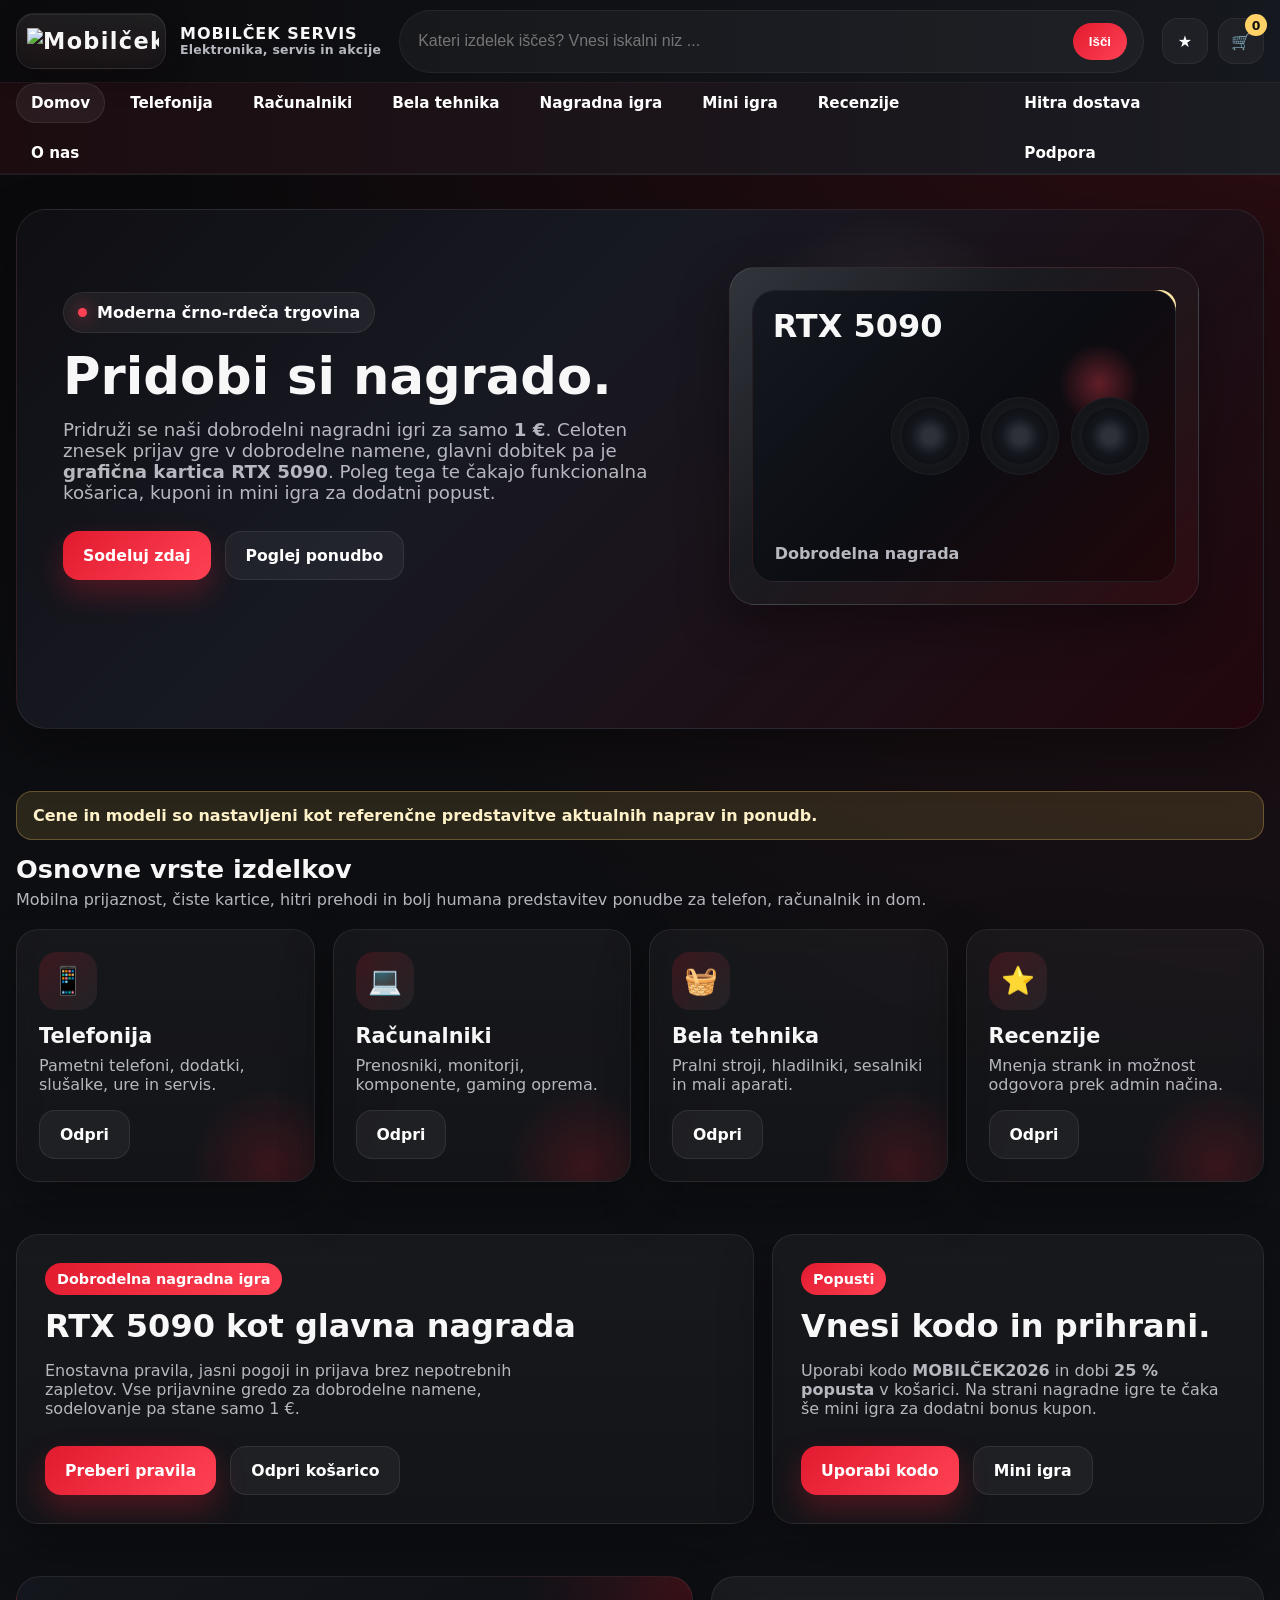
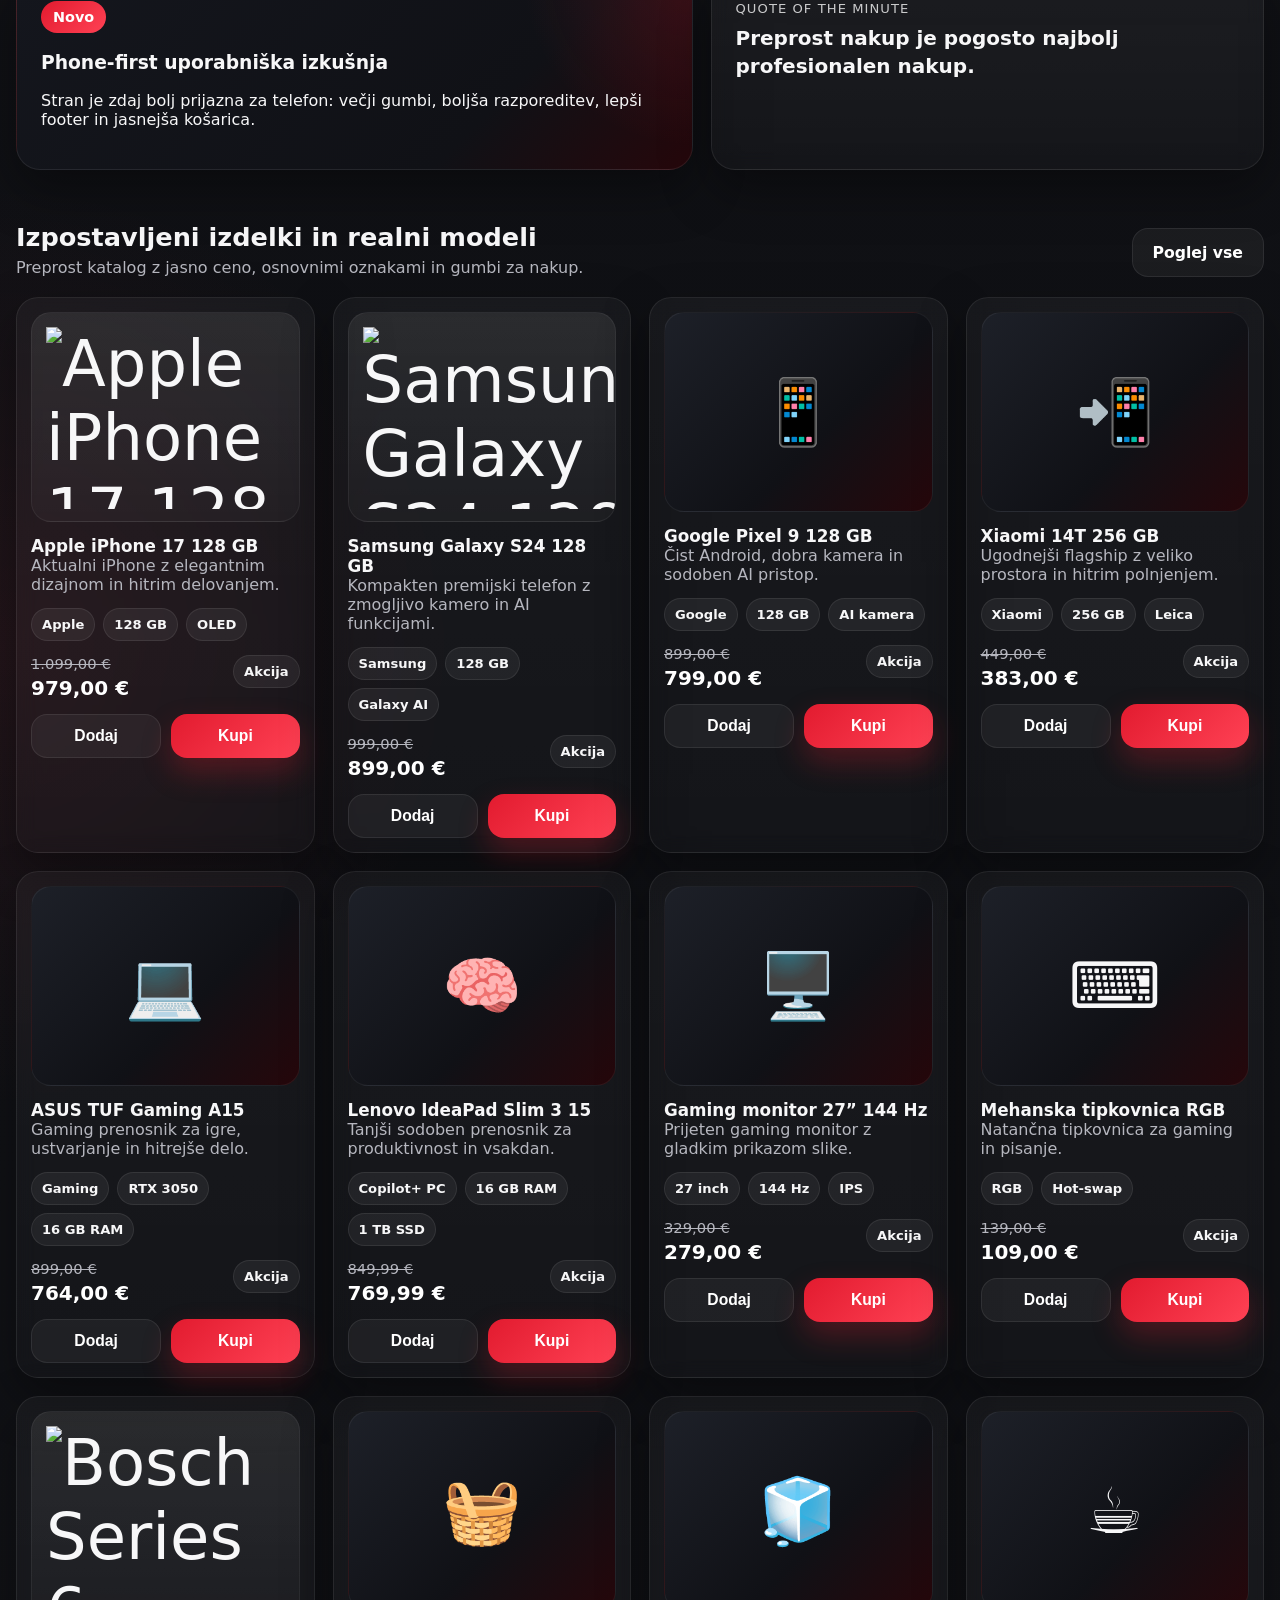
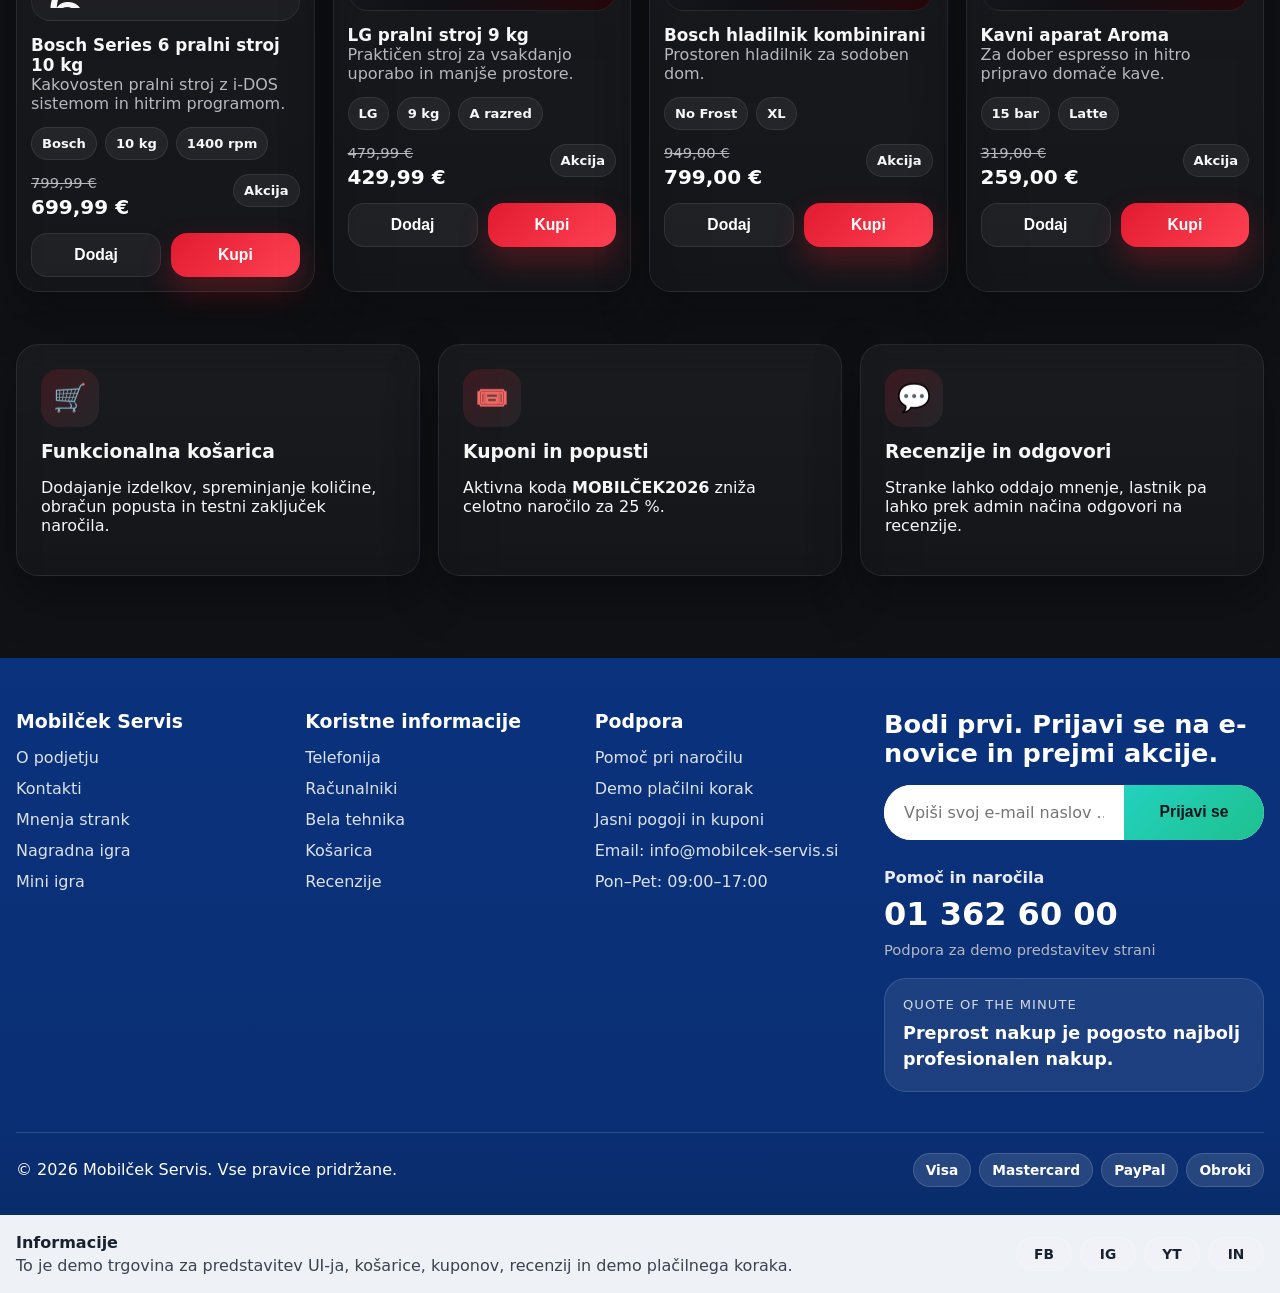
==== commit c1bc62c5: "Add files via upload" ====
--- a/index.html
+++ b/index.html
@@ -68,10 +68,10 @@
 
     <section class="section">
       <div class="container">
-        <div class="section-head">
+        <div class="notice warn">Cene in modeli so nastavljeni kot referenčne predstavitve aktualnih naprav in ponudb.</div><div class="section-head">
           <div>
             <h2>Osnovne vrste izdelkov</h2>
-            <p>Pregledna postavitev po glavnih kategorijah, z jasnimi teksti in hitrim dostopom.</p>
+            <p>Mobilna prijaznost, čiste kartice, hitri prehodi in bolj humana predstavitev ponudbe za telefon, računalnik in dom.</p>
           </div>
         </div>
         <div class="grid-cats">
@@ -128,11 +128,27 @@
       </div>
     </section>
 
-    <section class="section" id="featured">
+    
+<section class="section">
+  <div class="container">
+    <div class="home-highlight-grid">
+      <article class="home-highlight-card hero-mini">
+        <div class="ribbon">Novo</div>
+        <h3>Phone-first uporabniška izkušnja</h3>
+        <p>Stran je zdaj bolj prijazna za telefon: večji gumbi, boljša razporeditev, lepši footer in jasnejša košarica.</p>
+      </article>
+      <article class="home-highlight-card quote-teaser">
+        <div class="quote-label">Quote of the minute</div>
+        <div class="quote-text" id="quoteTextHome">Dobra ponudba ni glasna. Je jasna, poštena in hitra.</div>
+      </article>
+    </div>
+  </div>
+</section>
+<section class="section" id="featured">
       <div class="container">
         <div class="section-head">
           <div>
-            <h2>Izpostavljeni izdelki</h2>
+            <h2>Izpostavljeni izdelki in realni modeli</h2>
             <p>Preprost katalog z jasno ceno, osnovnimi oznakami in gumbi za nakup.</p>
           </div>
           <a class="btn btn-secondary" href="cart.html">Poglej vse</a>
@@ -164,31 +180,83 @@
     </section>
   </main>
 
-  <footer class="footer">
-    <div class="container footer-grid">
-      <div>
+  
+<footer class="footer footer-rich">
+  <div class="footer-main">
+    <div class="container footer-grid-rich">
+      <div class="footer-col">
         <h4>Mobilček Servis</h4>
-        <p>Moderna demo trgovina, oblikovana po navdihu velikih tehničnih trgovin, vendar v svojem črno-rdečem slogu.</p>
-      </div>
-      <div>
-        <h4>Kategorije</h4>
-        <p><a href="telefonija.html">Telefonija</a></p>
-        <p><a href="racunalniki.html">Računalniki</a></p>
-        <p><a href="bela-tehnika.html">Bela tehnika</a></p>
-      </div>
-      <div>
+        <a href="o-nas.html">O podjetju</a>
+        <a href="o-nas.html#kontakt">Kontakti</a>
+        <a href="reviews.html">Mnenja strank</a>
+        <a href="nagradna-igra.html">Nagradna igra</a>
+        <a href="mini-game.html">Mini igra</a>
+      </div>
+
+      <div class="footer-col">
+        <h4>Koristne informacije</h4>
+        <a href="telefonija.html">Telefonija</a>
+        <a href="racunalniki.html">Računalniki</a>
+        <a href="bela-tehnika.html">Bela tehnika</a>
+        <a href="cart.html">Košarica</a>
+        <a href="reviews.html">Recenzije</a>
+      </div>
+
+      <div class="footer-col">
         <h4>Podpora</h4>
-        <p><a href="reviews.html">Recenzije</a></p>
-        <p><a href="cart.html">Košarica</a></p>
-        <p><a href="nagradna-igra.html">Nagradna igra</a></p>
-      </div>
-      <div>
-        <h4>O nas</h4>
-        <p><a href="o-nas.html">Preberi več o trgovini, poslanstvu in preglednih pravilih.</a></p>
-      </div>
-    </div>
-    <div class="container footer-bottom">© 2026 Mobilček Servis. Statična demonstracijska trgovina.</div>
-  </footer>
-  <script src="app.js"></script>
+        <p>Pomoč pri naročilu</p>
+        <p>Demo plačilni korak</p>
+        <p>Jasni pogoji in kuponi</p>
+        <p>Email: info@mobilcek-servis.si</p>
+        <p>Pon–Pet: 09:00–17:00</p>
+      </div>
+
+      <div class="footer-col footer-news">
+        <h3>Bodi prvi. Prijavi se na e-novice in prejmi akcije.</h3>
+        <form id="newsletterForm" class="newsletter-row">
+          <input class="footer-input" id="newsletterEmail" type="email" placeholder="Vpiši svoj e-mail naslov ...">
+          <button class="btn footer-submit" type="submit">Prijavi se</button>
+        </form>
+
+        <div class="footer-contact">
+          <div class="footer-contact-label">Pomoč in naročila</div>
+          <div class="footer-phone">01 362 60 00</div>
+          <div class="small">Podpora za demo predstavitev strani</div>
+        </div>
+
+        <div class="quote-box">
+          <div class="quote-label">Quote of the minute</div>
+          <div class="quote-text" id="quoteText">Vsak dober servis se začne z jasnim odgovorom.</div>
+        </div>
+      </div>
+    </div>
+
+    <div class="container footer-bottom-rich">
+      <div>© 2026 Mobilček Servis. Vse pravice pridržane.</div>
+      <div class="payment-chips">
+        <span>Visa</span>
+        <span>Mastercard</span>
+        <span>PayPal</span>
+        <span>Obroki</span>
+      </div>
+    </div>
+  </div>
+
+  <div class="footer-strip">
+    <div class="container footer-strip-inner">
+      <div class="footer-strip-left">
+        <strong>Informacije</strong>
+        <span>To je demo trgovina za predstavitev UI-ja, košarice, kuponov, recenzij in demo plačilnega koraka.</span>
+      </div>
+      <div class="footer-socials">
+        <span>FB</span>
+        <span>IG</span>
+        <span>YT</span>
+        <span>IN</span>
+      </div>
+    </div>
+  </div>
+</footer>
+<script src="app.js"></script>
 </body>
 </html>
--- a/style.css
+++ b/style.css
@@ -403,3 +403,347 @@
   .question-top{ flex-direction:column; }
   .score-pill{ min-width: 0; width:100%; }
 }
+
+
+/* --- v4 mobile-friendly refresh --- */
+.topbar-inner{
+  justify-content: space-between;
+}
+.searchbar{
+  min-width: 0;
+}
+.home-highlight-grid{
+  display:grid;
+  grid-template-columns: 1.1fr .9fr;
+  gap:18px;
+}
+.home-highlight-card{
+  padding: 24px;
+  border-radius: 24px;
+  border: 1px solid rgba(255,255,255,.08);
+  background: linear-gradient(180deg, rgba(255,255,255,.05), rgba(255,255,255,.025));
+  box-shadow: var(--shadow);
+}
+.hero-mini{
+  background:
+    radial-gradient(circle at top right, rgba(226,27,47,.18), transparent 24%),
+    linear-gradient(135deg, #14161d, #101116 70%, #26070b);
+}
+.quote-teaser .quote-text{
+  margin-top: 8px;
+  font-size: 1.25rem;
+  font-weight: 800;
+  line-height: 1.4;
+}
+.product-image-photo{
+  background: linear-gradient(180deg, rgba(255,255,255,.08), rgba(255,255,255,.03));
+  overflow: hidden;
+  min-height: 210px;
+  padding: 14px;
+}
+.product-image-photo img{
+  width: 100%;
+  height: 182px;
+  object-fit: contain;
+}
+.product-card{
+  padding: 14px;
+}
+.product-image{
+  width:100%;
+  height: 200px;
+  margin-bottom: 14px;
+  border-radius: 20px;
+}
+.product-meta{
+  display:flex;
+  align-items:flex-start;
+  justify-content:space-between;
+  gap:12px;
+}
+.product-title{
+  font-size: 1.05rem;
+  font-weight: 800;
+}
+.badges{
+  display:flex;
+  flex-wrap: wrap;
+  gap:8px;
+  margin: 14px 0;
+}
+.badge{
+  display:inline-flex;
+  padding:8px 10px;
+  border-radius:999px;
+  background: rgba(255,255,255,.06);
+  border:1px solid rgba(255,255,255,.08);
+  font-size:.82rem;
+}
+.price{
+  font-size: 1.25rem;
+  font-weight: 900;
+}
+.old-price{
+  color: var(--muted);
+  text-decoration: line-through;
+  font-size: .92rem;
+  margin-bottom: 4px;
+}
+.footer-rich{
+  margin-top: 56px;
+  background: linear-gradient(180deg, #0a327d 0%, #0a2f74 72%, #082963 100%);
+  color: #fff;
+  border-top: 0;
+}
+.footer-main{
+  padding-top: 24px;
+}
+.footer-grid-rich{
+  display:grid;
+  grid-template-columns: 1fr 1fr 1fr 1.45fr;
+  gap: 30px;
+  padding: 28px 0 40px;
+}
+.footer-col h4{
+  margin:0 0 16px;
+  font-size:1.18rem;
+}
+.footer-col h3{
+  margin:0 0 18px;
+  font-size: clamp(1.6rem, 2vw, 2.3rem);
+  line-height:1.1;
+}
+.footer-col a,
+.footer-col p,
+.footer-col span{
+  display:block;
+  color: rgba(255,255,255,.86);
+  margin: 0 0 12px;
+}
+.newsletter-row{
+  display:grid;
+  grid-template-columns: 1fr auto;
+  gap: 0;
+  overflow:hidden;
+  border-radius: 999px;
+  background:#fff;
+  margin-bottom: 28px;
+}
+.footer-input{
+  border:0;
+  outline:0;
+  padding: 18px 20px;
+  font: inherit;
+  font-size: 1rem;
+  color:#111;
+}
+.footer-submit{
+  border-radius:0;
+  min-width: 140px;
+  background: linear-gradient(135deg, #22d1bf, #1ec08d);
+  color:#07151a;
+  font-weight:900;
+}
+.footer-contact{
+  margin-top: 18px;
+}
+.footer-contact-label{
+  font-weight:700;
+  opacity:.9;
+}
+.footer-phone{
+  font-size:2rem;
+  font-weight:900;
+  margin: 8px 0;
+}
+.quote-box{
+  margin-top: 20px;
+  padding: 18px;
+  border-radius: 22px;
+  background: rgba(255,255,255,.08);
+  border:1px solid rgba(255,255,255,.12);
+}
+.quote-label{
+  font-size:.82rem;
+  text-transform:uppercase;
+  letter-spacing:.08em;
+  opacity:.8;
+  margin-bottom:8px;
+}
+.quote-text{
+  font-size:1.1rem;
+  font-weight:800;
+  line-height:1.5;
+}
+.footer-bottom-rich{
+  display:flex;
+  align-items:center;
+  justify-content:space-between;
+  gap:16px;
+  padding: 20px 0 28px;
+  border-top:1px solid rgba(255,255,255,.15);
+}
+.payment-chips{
+  display:flex;
+  flex-wrap:wrap;
+  gap:8px;
+}
+.payment-chips span,
+.footer-socials span{
+  display:inline-flex;
+  align-items:center;
+  justify-content:center;
+  min-width:56px;
+  padding: 8px 12px;
+  border-radius: 999px;
+  background: rgba(255,255,255,.12);
+  border:1px solid rgba(255,255,255,.14);
+  font-size:.86rem;
+  font-weight:800;
+}
+.footer-strip{
+  background: #eef1f6;
+  color: #18212f;
+}
+.footer-strip-inner{
+  display:flex;
+  align-items:center;
+  justify-content:space-between;
+  gap:18px;
+  padding: 18px 0;
+}
+.footer-strip-left{
+  display:grid;
+  gap:4px;
+}
+.footer-strip-left span{
+  color:#3a4353;
+}
+.footer-socials{
+  display:flex;
+  gap:8px;
+}
+.page-hero-card,
+.hero-card,
+.product-card,
+.cat-card,
+.home-highlight-card,
+.info-card,
+.review-card,
+.cart-panel,
+.admin-panel,
+.game-card,
+.highlight{
+  backdrop-filter: blur(10px);
+}
+.icon-btn:hover,
+.btn:hover,
+.nav-pill:hover,
+.product-card:hover,
+.cat-card:hover,
+.home-highlight-card:hover{
+  transform: translateY(-2px);
+  transition: .2s ease;
+}
+.icon-btn,
+.btn,
+.nav-pill,
+.product-card,
+.cat-card,
+.home-highlight-card{
+  transition: .2s ease;
+}
+
+@media (max-width: 1100px){
+  .footer-grid-rich,
+  .home-highlight-grid{
+    grid-template-columns: 1fr;
+  }
+}
+@media (max-width: 820px){
+  .container{
+    width: min(var(--max), calc(100% - 20px));
+  }
+  .topbar-inner{
+    gap: 12px;
+    min-height: auto;
+    padding: 12px 0;
+  }
+  .brand{
+    width: 100%;
+    justify-content: center;
+  }
+  .searchbar{
+    width: 100%;
+    order: 3;
+  }
+  .top-actions{
+    margin-left: auto;
+  }
+  .nav-inner{
+    min-height: auto;
+    padding: 10px 0;
+  }
+  .nav-links{
+    width:100%;
+    overflow:auto;
+    flex-wrap:nowrap;
+    padding-bottom:4px;
+  }
+  .nav-links::-webkit-scrollbar{
+    height: 6px;
+  }
+  .nav-pill{
+    white-space:nowrap;
+  }
+  .nav-meta{
+    display:none;
+  }
+  .hero-grid{
+    grid-template-columns: 1fr;
+    padding: 24px;
+  }
+  .hero-card{
+    min-height:auto;
+    border-radius: 24px;
+  }
+  .product-image{
+    height: 170px;
+  }
+  .product-image-photo img{
+    height: 150px;
+  }
+  .cart-item{
+    grid-template-columns: 56px 1fr;
+  }
+  .cart-item > div:last-child{
+    grid-column: 1 / -1;
+    justify-items: stretch;
+    text-align:left !important;
+  }
+  .footer-grid-rich{
+    gap: 22px;
+    padding: 26px 0 30px;
+  }
+  .newsletter-row{
+    grid-template-columns: 1fr;
+    border-radius: 22px;
+    background: transparent;
+    gap: 10px;
+  }
+  .footer-input{
+    border-radius: 16px;
+  }
+  .footer-submit{
+    border-radius: 16px;
+    min-height: 54px;
+  }
+  .footer-bottom-rich,
+  .footer-strip-inner{
+    flex-direction: column;
+    align-items: flex-start;
+  }
+  .footer-phone{
+    font-size: 1.6rem;
+  }
+}
